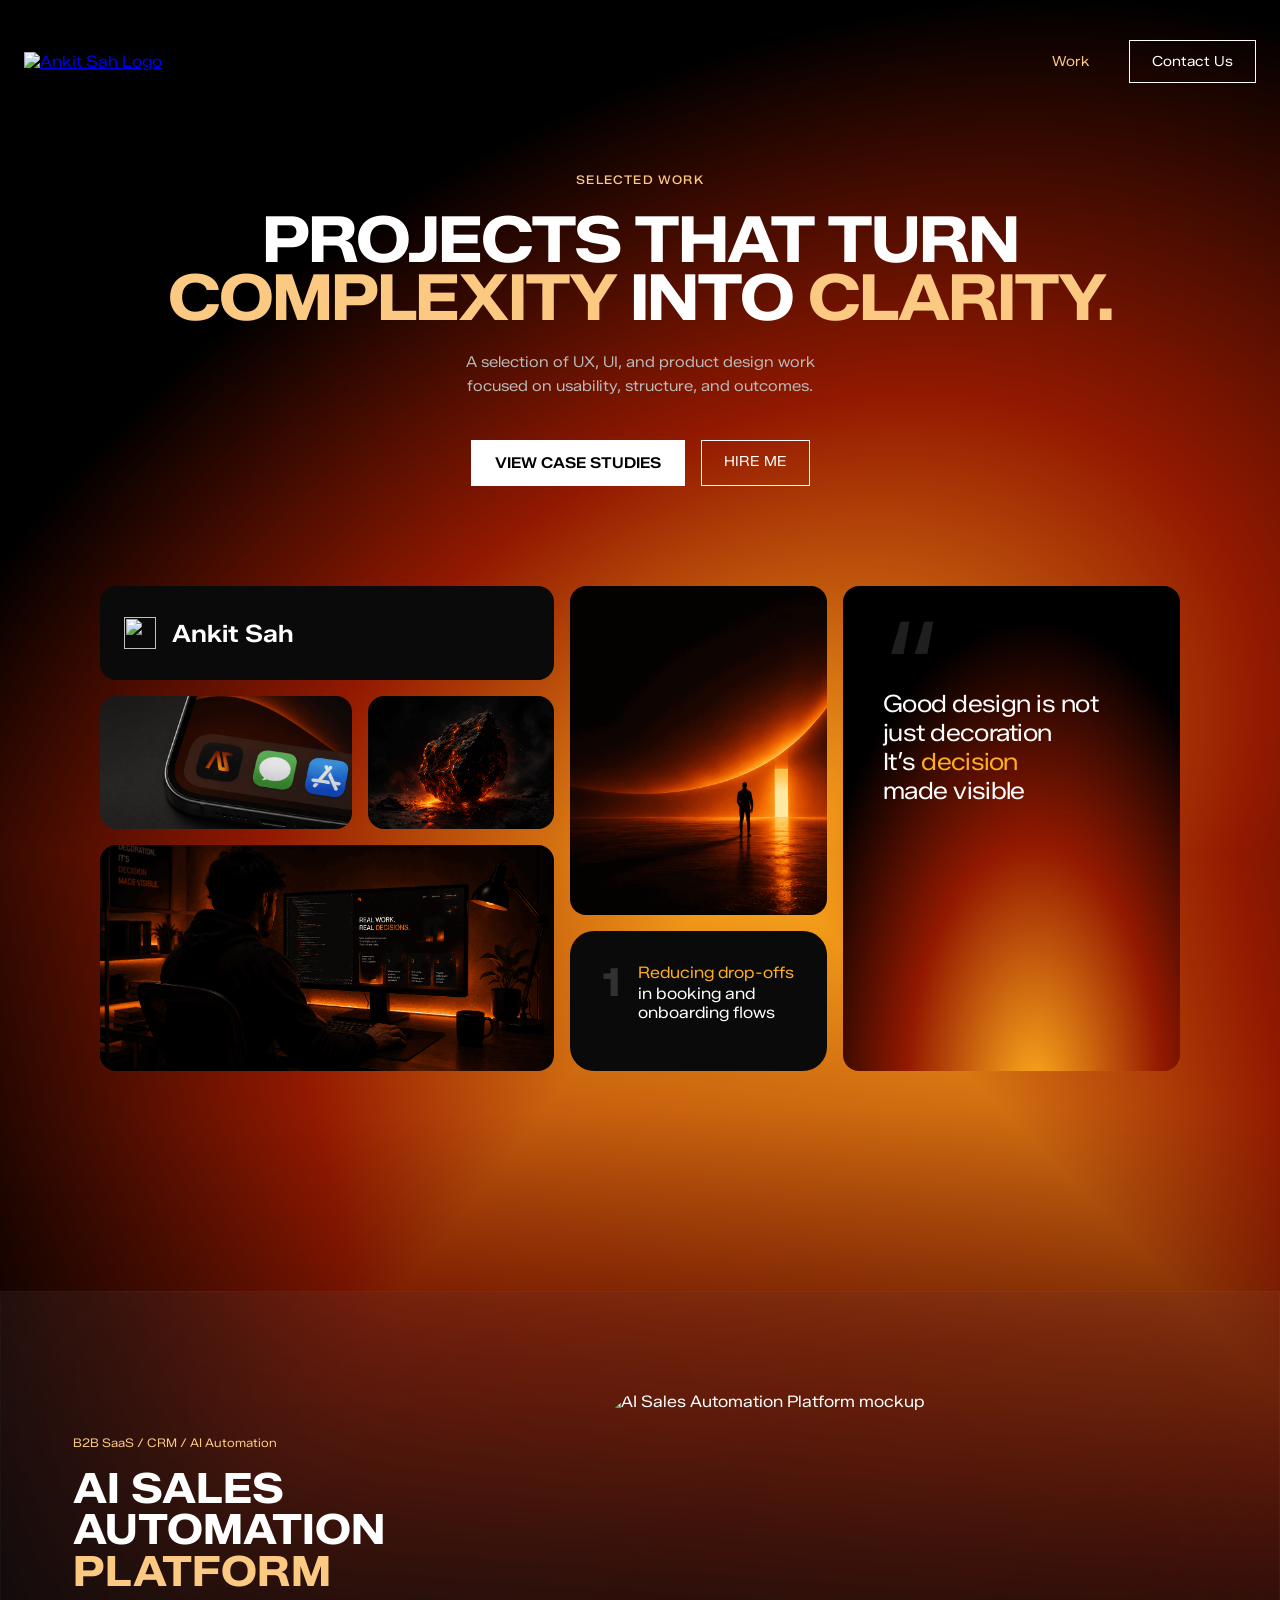
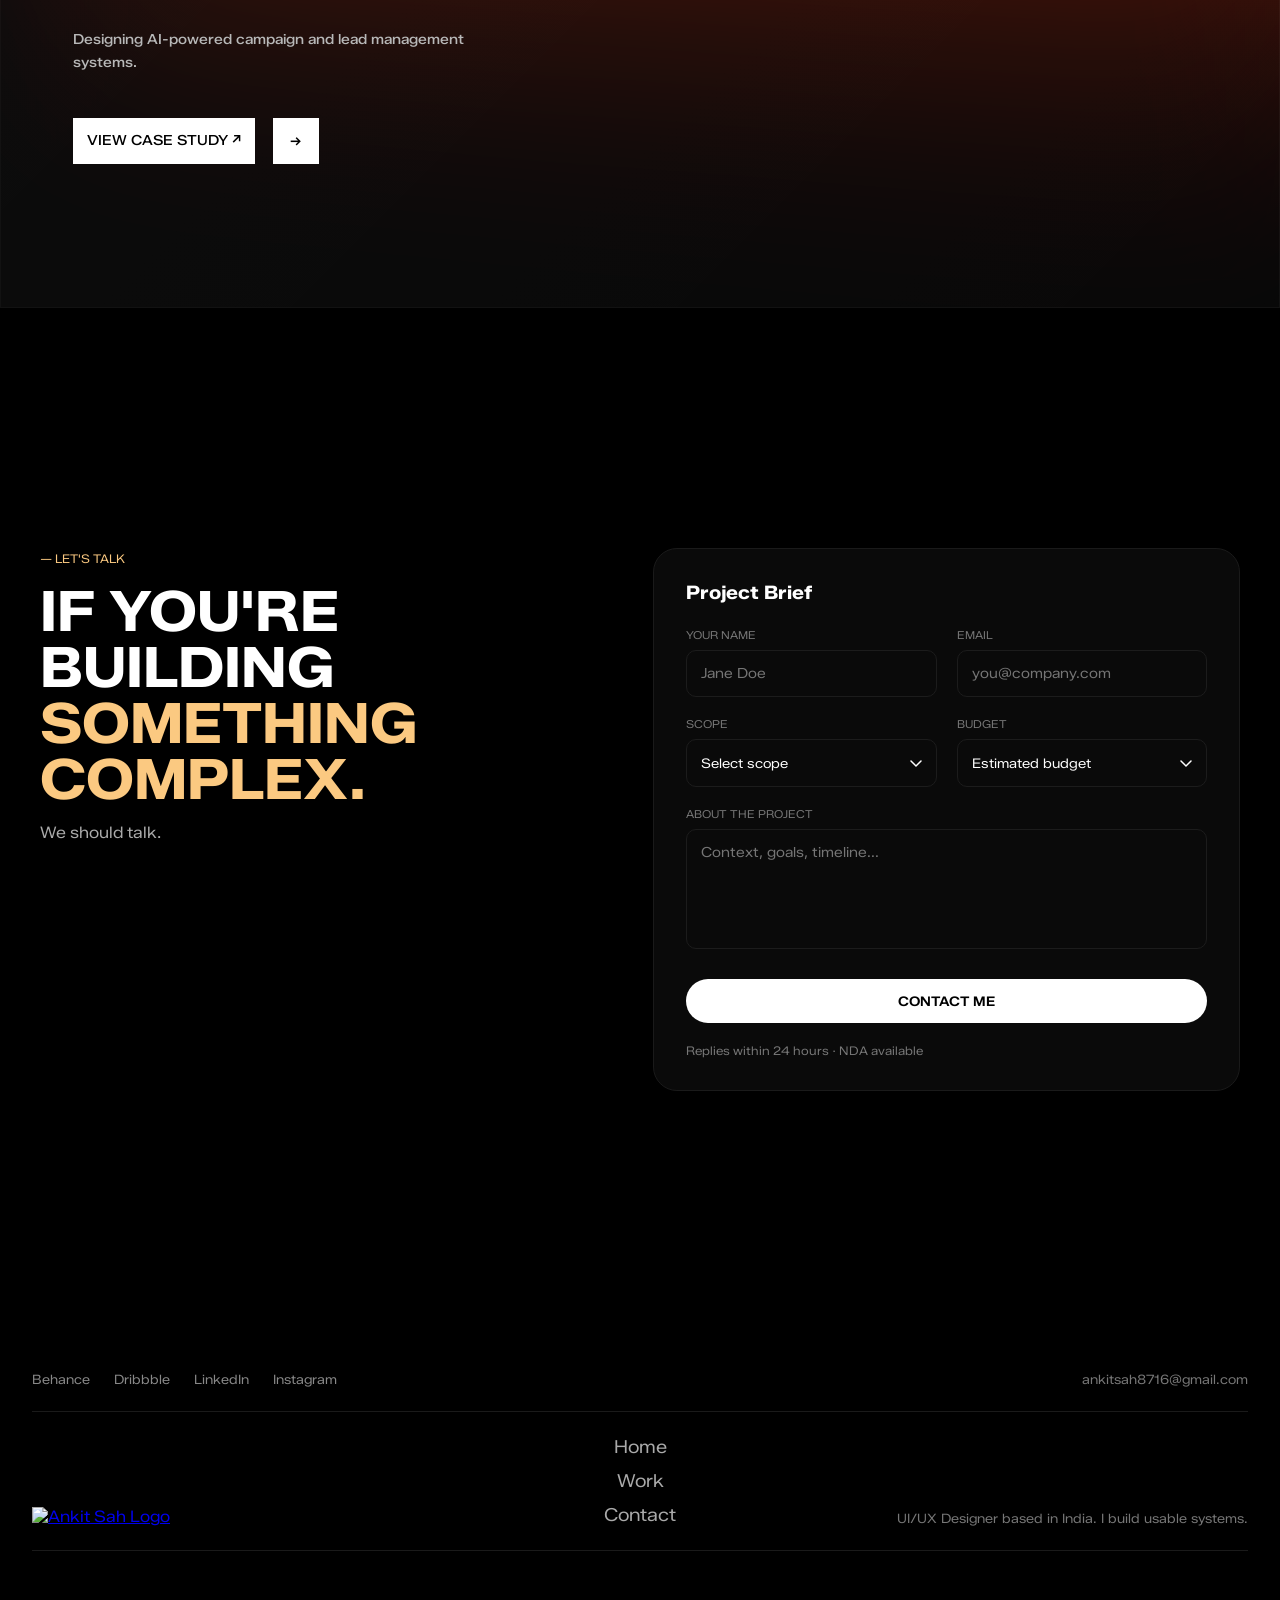
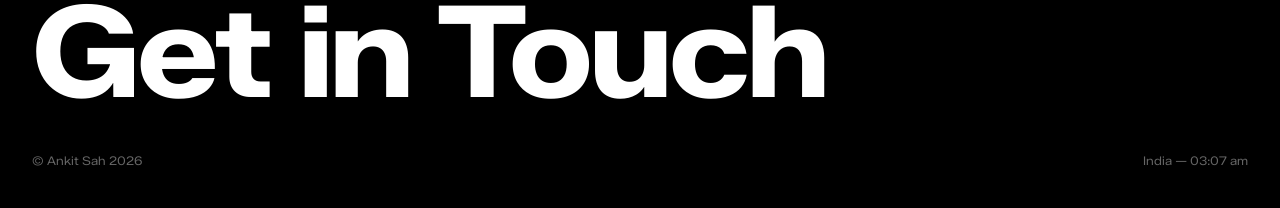
==== work.html @ db137b82 "Add files via upload" ====
<!DOCTYPE html>
<html lang="en">

<head>
    <meta charset="UTF-8">
    <meta name="viewport" content="width=device-width, initial-scale=1.0, viewport-fit=cover">
    <meta name="theme-color" content="#000000">
    <title>Work — Ankit Sah</title>

    <link rel="preconnect" href="https://fonts.googleapis.com">
    <link rel="preconnect" href="https://fonts.gstatic.com" crossorigin>

    <link
        href="https://fonts.googleapis.com/css2?family=Syne:wght@400;500;600;700;800&family=Zalando+Sans+SemiExpanded:wght@300;400;500;600;700&display=swap"
        rel="stylesheet">
        
    <link rel="stylesheet" href="style.css">
    <link rel="stylesheet" href="work.css">
</head>

<body>

    <div class="page-bg work-page-bg">

        <!-- =========================================================
             HERO
        ========================================================= -->
        <section class="work-hero">

            <header class="navbar-container">
                <a href="index.html" class="logo">
                    <img src="assets/logo.svg" alt="Ankit Sah Logo" width="50" height="50">
                </a>

                <div class="nav-right">
                    <nav class="nav-links">
                        <a href="work.html" class="nav-active">Work</a>
                        <!-- <a href="#">About Me</a> -->
                    </nav>
                    <button class="btn-outline contact-scroll-btn">
                        Contact Us
                    </button>
                </div>
            </header>

            <div class="work-hero-content">
                <div class="work-hero-tag">SELECTED WORK</div>

                <h1 class="work-hero-title">
                    PROJECTS THAT TURN<br>
                    <span class="highlight">COMPLEXITY</span> INTO <span class="highlight">CLARITY.</span>
                </h1>

                <p class="work-hero-subtitle">
                    A selection of UX, UI, and product design work<br>
                    focused on usability, structure, and outcomes.
                </p>

                <div class="work-hero-buttons">
                    <button class="btn-work-outline">VIEW CASE STUDIES</button>
                    <a href="assets/resume.pdf" download="Ankit-Sah-Resume.pdf" class="btn-work-ghost">
                        HIRE ME
                    </a>
                </div>
            </div>


            <section class="hero-bento-section">

                <div class="hero-bento-wrapper">

                    <!-- =========================================================
             LEFT COLUMN
        ========================================================= -->

                    <div class="bento-left-column">

                        <!-- PROFILE -->
                        <div class="bento-profile-card">

                            <img src="assets/logo.svg" alt="" class="bento-logo">

                            <span>Ankit Sah</span>

                        </div>

                        <!-- TOP SMALL GRID -->
                        <div class="bento-top-grid">

                            <div class="bento-card">
                                <img src="assets/bento-1.png" alt="">
                            </div>

                            <div class="bento-card">
                                <img src="assets/bento-2.png" alt="">
                            </div>

                        </div>

                        <!-- LARGE IMAGE -->
                        <div class="bento-card bento-large-image">

                            <img src="assets/bento-3.png" alt="">

                        </div>

                    </div>


                    <!-- =========================================================
             CENTER COLUMN
        ========================================================= -->

                    <div class="bento-center-column">

                        <!-- MAIN VISUAL -->
                        <div class="bento-card bento-main-visual">

                            <img src="assets/bento-4.png" alt="">

                        </div>

                        <!-- STATS -->
                        <div class="bento-stats-card">

                            <div class="stats-number">
                                1
                            </div>

                            <div class="stats-content">

                                <span>
                                    Reducing drop-offs
                                </span>

                                <p>
                                    in booking and onboarding flows
                                </p>

                            </div>

                        </div>

                    </div>


                    <!-- =========================================================
             RIGHT QUOTE CARD
        ========================================================= -->

                    <div class="bento-quote-card">

                        <div class="quote-icon">
                            “
                        </div>

                        <h3>
                            Good design is not just decoration<br>
                            It’s <span>decision</span><br>
                            made visible
                        </h3>

                    </div>

                </div>

            </section>

        </section>


        <!-- =========================================================
             PROJECT SLIDER
        ========================================================= -->
        <section class="projects-section">

            <div class="projects-slider-wrap">

                <div class="projects-track">

                    <!-- PROJECT 1 -->
                    <article class="project-slide active-project">
                        <div class="projects-inner">

                            <div class="project-info">
                                <div class="project-tag">B2B SaaS / CRM / AI Automation</div>

                                <h2 class="project-title">
                                    AI SALES <br>
                                    AUTOMATION <br>
                                    <span class="highlight">PLATFORM</span>
                                </h2>

                                <p class="project-desc">
                                    Designing AI-powered campaign
                                    and lead management systems.
                                </p>

                                <div class="project-actions">
                                    <button class="case-study-btn">VIEW CASE STUDY ↗</button>
                                    <button class="project-next-btn">→</button>
                                </div>
                            </div>

                            <div class="project-mockup-wrap">
                                <div class="project-mockup-card">
                                    <img src="assets/work-7.png" class="mockup-image"
                                        alt="AI Sales Automation Platform mockup">
                                </div>
                            </div>

                        </div>
                    </article>

                    <!-- PROJECT 2 -->
                    <article class="project-slide">
                        <div class="projects-inner">

                            <div class="project-info">
                                <div class="project-tag">Fintech / Dashboard</div>

                                <h2 class="project-title">
                                    Build, <br>
                                    teach, and code <br>
                                    <span class="highlight">together</span>
                                </h2>

                                <p class="project-desc">
                                    Collaborative coding sessions designed for real-time learning, feedback, and
                                    teamwork.
                                </p>

                                <div class="project-actions">
                                    <button class="case-study-btn">VIEW CASE STUDY ↗</button>
                                    <button class="project-next-btn">→</button>
                                </div>
                            </div>

                            <div class="project-mockup-wrap">
                                <div class="project-mockup-card">
                                    <img src="assets/work-5.png" class="mockup-image" alt="Smart Finance System mockup">
                                </div>
                            </div>

                        </div>
                    </article>

                    <!-- PROJECT 3 -->
                    <article class="project-slide">
                        <div class="projects-inner">

                            <div class="project-info">
                                <div class="project-tag">Healthcare / UX System</div>

                                <h2 class="project-title">
                                    BUILT FOR <br>
                                    Everyday <br>
                                    <span class="highlight">SERVICES.</span>
                                </h2>

                                <p class="project-desc">
                                    Connecting users with trusted local service providers faster.
                                </p>

                                <div class="project-actions">
                                    <button class="case-study-btn">VIEW CASE STUDY ↗</button>
                                    <button class="project-next-btn">→</button>
                                </div>
                            </div>

                            <div class="project-mockup-wrap">
                                <div class="project-mockup-card">
                                    <img src="assets/work-6.png" class="mockup-image"
                                        alt="Digital Healthcare Portal mockup">
                                </div>
                            </div>

                        </div>
                    </article>

                </div><!-- /.projects-track -->
            </div><!-- /.projects-slider-wrap -->

        </section>


        <!-- =========================================================
             CONTACT
        ========================================================= -->
        <section class="contact" id="contact">
            <div class="contact-wrap">

                <!-- LEFT -->
                <div class="contact-left">
                    <span class="contact-tag">— LET'S TALK</span>
                    <h2>
                        IF YOU'RE <br>
                        BUILDING <br>
                        <span class="highlight">SOMETHING COMPLEX.</span>
                    </h2>
                    <p>We should talk.</p>
                </div>

                <!-- RIGHT -->
                <div class="contact-card">
                    <h3>Project Brief</h3>

                    <form id="contact-form" action="https://formspree.io/f/xpqbrwgg" method="POST" class="contact-form">

                        <div class="form-row">
                            <div class="form-group">
                                <label class="label-head" for="field-name">Your Name</label>
                                <input type="text" id="field-name" name="name" placeholder="Jane Doe" required>
                            </div>
                            <div class="form-group">
                                <label class="label-head" for="field-email">Email</label>
                                <input type="email" id="field-email" name="email" placeholder="you@company.com"
                                    required>
                            </div>
                        </div>

                        <div class="form-row">
                            <div class="form-group">
                                <label class="label-head">Scope</label>
                                <div class="dropdown" data-name="scope">
                                    <button type="button" class="dropdown-trigger" aria-haspopup="listbox"
                                        aria-expanded="false">
                                        <span class="dropdown-value">Select scope</span>
                                        <span class="dropdown-icon" aria-hidden="true">
                                            <svg width="12" height="8" viewBox="0 0 12 8" fill="none">
                                                <path d="M1 1L6 6L11 1" stroke="white" stroke-width="1.5"
                                                    stroke-linecap="round" />
                                            </svg>
                                        </span>
                                    </button>
                                    <div class="dropdown-menu" role="listbox">
                                        <div class="dropdown-item" role="option">Product Design</div>
                                        <div class="dropdown-item" role="option">Website</div>
                                        <div class="dropdown-item" role="option">UI/UX Audit</div>
                                    </div>
                                </div>
                                <input type="hidden" name="scope">
                            </div>

                            <div class="form-group">
                                <label class="label-head">Budget</label>
                                <div class="dropdown" data-name="budget">
                                    <button type="button" class="dropdown-trigger" aria-haspopup="listbox"
                                        aria-expanded="false">
                                        <span class="dropdown-value">Estimated budget</span>
                                        <span class="dropdown-icon" aria-hidden="true">
                                            <svg width="12" height="8" viewBox="0 0 12 8" fill="none">
                                                <path d="M1 1L6 6L11 1" stroke="white" stroke-width="1.5"
                                                    stroke-linecap="round" />
                                            </svg>
                                        </span>
                                    </button>
                                    <div class="dropdown-menu" role="listbox">
                                        <div class="dropdown-item" role="option">Under $1k</div>
                                        <div class="dropdown-item" role="option">$1k–$5k</div>
                                        <div class="dropdown-item" role="option">$5k–$10k</div>
                                        <div class="dropdown-item" role="option">$10k+</div>
                                    </div>
                                </div>
                                <input type="hidden" name="budget">
                            </div>
                        </div>

                        <div class="form-group">
                            <label class="label-head" for="field-message">About the project</label>
                            <textarea id="field-message" name="message"
                                placeholder="Context, goals, timeline..."></textarea>
                        </div>

                        <button type="submit" class="contact-btn">CONTACT ME</button>

                        <p class="contact-note">Replies within 24 hours · NDA available</p>

                    </form>

                    <!-- Success message is OUTSIDE the form, starts hidden -->
                    <p id="form-success" class="form-success-message" aria-live="polite">
                        ✓ Message sent! I'll reply within 24 hours.
                    </p>

                </div><!-- /.contact-card -->

            </div><!-- /.contact-wrap -->
        </section>


        <!-- =========================================================
             FOOTER
        ========================================================= -->
        <footer class="footer">

            <div class="footer-top">
                <div class="footer-links">

                    <a href="https://www.behance.net/ankitsah9" target="_blank" rel="noopener noreferrer">
                        Behance
                    </a>

                    <a href="https://dribbble.com/Ankitsah_87/" target="_blank" rel="noopener noreferrer">
                        Dribbble
                    </a>

                    <a href="https://www.linkedin.com/in/ankit-sah/" target="_blank" rel="noopener noreferrer">
                        LinkedIn
                    </a>

                    <a href="https://www.instagram.com/ankitsah_87/" target="_blank" rel="noopener noreferrer">
                        Instagram
                    </a>

                </div>
                <div class="footer-email">ankitsah8716@gmail.com</div>
            </div>

            <div class="footer-divider"></div>

            <div class="footer-middle">
                <div class="footer-brand">
                    <a href="index.html">
                        <img src="assets/logo.svg" alt="Ankit Sah Logo" class="footer-logo" loading="lazy">
                    </a>
                </div>

                <div class="footer-nav">
                    <a href="index.html">Home</a>
                    <a href="work.html">Work</a>
                    <!-- <a href="about.html">About</a> -->
                    <a href="#contact">Contact</a>
                </div>

                <div class="footer-info">
                    UI/UX Designer based in India. I build usable systems.
                </div>
            </div>

            <div class="footer-divider"></div>

            <div class="footer-hero">
                <h2>Get in Touch</h2>
            </div>

            <div class="footer-bottom">
                <span>© Ankit Sah 2026</span>
                <span id="footer-time">India — --:--</span>
            </div>

        </footer>

    </div><!-- /.page-bg -->

    <script src="https://cdnjs.cloudflare.com/ajax/libs/gsap/3.12.5/gsap.min.js" defer></script>
    <script src="https://cdnjs.cloudflare.com/ajax/libs/gsap/3.12.5/ScrollTrigger.min.js" defer></script>
    <script src="script.js" defer></script>
    <script src="work.js" defer></script>

</body>

</html>
---- style.css ----
/* =========================================================
   FONT — block display to eliminate FOUT
========================================================= */

@font-face {
    font-family: 'Syne';
    font-style: normal;
    font-weight: 400 800;
    font-display: block;
    src: url(https://fonts.gstatic.com/s/syne/v22/8vIS7w4qzmVxsWxjBZRjr0FKM_04uQ.woff2) format('woff2');
    unicode-range: U+0000-00FF, U+0131, U+0152-0153, U+02BB-02BC, U+02C6,
        U+02DA, U+02DC, U+0304, U+0308, U+0329, U+2000-206F,
        U+20AC, U+2122, U+2191, U+2193, U+2212, U+2215, U+FEFF, U+FFFD;
}

/* =========================================================
   MOBILE SCROLL / PAGINATION
========================================================= */

.mobile-scroll-wrap {
    position: relative;
}

.mobile-pagination {
    display: none;
}

/* =========================================================
   MARQUEE
========================================================= */

.marquee-track {
    display: flex;
    width: max-content;
    animation: marqueeScroll 18s linear infinite;
    will-change: transform;
}

@keyframes marqueeScroll {
    from {
        transform: translateX(0);
    }

    to {
        transform: translateX(-50%);
    }
}

.marquee-track:hover {
    animation-play-state: paused;
}

/* =========================================================
   RESET + GLOBAL
========================================================= */

*,
*::before,
*::after {
    margin: 0;
    padding: 0;
    box-sizing: border-box;
    min-width: 0;
}

* {
    caret-color: transparent;
}

input,
textarea {
    caret-color: white;
}

html {
    overflow-x: hidden;
    scroll-behavior: smooth;
}

body {
    font-family: 'Syne', 'Zalando Sans SemiExpanded', sans-serif;
    background: #000;
    color: #fff;
    overflow-x: hidden;
    -webkit-text-size-adjust: 100%;
}

.page-bg {
    width: 100%;
    background: url("assets/bg-gradient2.svg") no-repeat top center;
    background-size: 100% auto;
    background-color: #000;
}

.container {
    width: 100%;
    margin: 0 auto;
}

.highlight {
    color: #FBC981;
}

section {
    position: relative;
    overflow: hidden;
}

.hero-text,
.cred-card,
.cred-card-special,
.solve-card,
.think-card {
    will-change: transform;
    transform: translateZ(0);
}


.think-image {
    will-change: auto;
}

@media (prefers-reduced-motion: reduce) {
    .marquee-track {
        animation: none;
    }

    * {
        transition-duration: 0.01ms !important;
    }
}

/* =========================================================
   BUTTONS
========================================================= */

.btn-primary,
.btn-secondary,
.btn-outline,
.contact-btn {
    cursor: pointer;
    transition: background 0.3s ease, color 0.3s ease, border-color 0.3s ease;
    font-family: inherit;
}

.btn-primary {
    text-decoration: none;
    background: #fff;
    color: #000;
    border: none;
    padding: 14px 24px;
    font-size: 15px;
    font-weight: 600;
}

.btn-primary:hover {
    background: #FBC981;
}

.btn-outline {
    background: transparent;
    border: 1px solid #fff;
    color: #fff;
    padding: 12px 22px;
    font-size: 14px;
}

.btn-outline:hover {
    border-color: #FBC981;
    color: #FBC981;
}

/* =========================================================
   HERO
========================================================= */

.hero {
    min-height: 100vh;
    min-height: calc(100vh + env(safe-area-inset-top, 0px));
    display: flex;
    flex-direction: column;
    justify-content: space-between;
    padding: 40px 0 160px;
}

.navbar-container {
    display: flex;
    justify-content: space-between;
    align-items: center;
    padding: 0 40px;
}

.logo img {
    width: 50px;
}

.nav-right {
    display: flex;
    align-items: center;
    gap: 40px;
}

.nav-links {
    display: flex;
    gap: 24px;
}

.nav-links a {
    color: #fff;
    text-decoration: none;
    font-size: 14px;
}

.hero-content-container {
    padding: 0 40px;
    margin: 100px 0 120px;
}

.hero-text h1 {
    font-size: clamp(42px, 5vw, 64px);
    line-height: 0.98;
    font-weight: 700;
    text-transform: uppercase;
    letter-spacing: -2px;
}

.hero-text p {
    margin-top: 18px;
    max-width: 420px;
    color: #b8b8b8;
    font-size: 14px;
    line-height: 1.6;
}

.hero-buttons {
    margin-top: 32px;
    display: flex;
    gap: 16px;
}

.hero-bottom-container {
    display: flex;
    justify-content: space-between;
    align-items: flex-end;
    padding: 0 40px;
}

.hero-note {
    max-width: 460px;
    font-size: 13px;
    line-height: 1.6;
    color: #b5b5b5;
}

.scroll {
    display: flex;
    align-items: center;
    gap: 10px;
}

.scroll span {
    font-size: 13px;
}

.scroll-icon {
    width: 18px;
    height: 18px;
}

/* =========================================================
   CRED
========================================================= */

.cred {
    padding: 160px 40px 140px;
    backdrop-filter: blur(40px);
    -webkit-backdrop-filter: blur(40px);
    background: rgba(255, 255, 255, 0.03);
}

.cred-wrap {
    display: flex;
    gap: 120px;
}

.cred-left h2 {
    font-size: 42px;
    line-height: 0.98;
    text-transform: uppercase;
    letter-spacing: -2px;
}

.no-wrap {
    white-space: nowrap;
}

.cred-cards {
    flex: 2;
    display: grid;
    grid-template-columns: 1.4fr 1fr 1fr 1fr;
    gap: 20px;
    width: 100%;
}

.cred-card {
    position: relative;
    background: #0a0a0a;
    border-radius: 18px;
    overflow: hidden;
    transform: translateZ(0);
}

.cred-card-special {
    position: relative;
    background: #0a0a0a;
    border-radius: 18px;
    overflow: hidden;
}

.special-card {
    height: 420px;
    padding: 28px;
}

.card-icon {
    width: 40px;
}

.card-text {
    position: absolute;
    top: 90px;
    max-width: 180px;
}

.card-text p {
    line-height: 1.5;
}

.card-number {
    position: absolute;
    font-size: 110px;
    font-weight: 700;
    color: rgba(255, 255, 255, 0.05);
}

.special-card .card-number {
    right: 20px;
    bottom: -30px;
}

.card-bottom {
    padding: 24px;
    display: flex;
    flex-direction: column;
    gap: 12px;
    justify-content: flex-end;
    height: 100%;
}

.card-bottom p {
    font-size: 14px;
    color: #c9c9c9;
    line-height: 1.5;
}

.cred-card:not(.special-card) {
    min-height: 220px;
}

.cred-card:not(.special-card) .card-number {
    top: -14px;
    right: -20px;
}

.card-blob {
    position: absolute;
    inset: auto 0 0 0;
    width: 100%;
}

/* =========================================================
   WORK
========================================================= */

.work {
    padding: 160px 40px;
}

.work-header {
    text-align: center;
    margin-bottom: 80px;
}

.work-header h2 {
    font-size: 42px;
    line-height: 1;
    letter-spacing: -2px;

}

.work-header p {
    margin-top: 16px;
    font-size: 14px;
    line-height: 1.6;
    color: #b8b8b8;
}

/* =========================================================
   HOME WORK BENTO
========================================================= */

.home-bento-section {

    width: 100%;

    margin-top: 28px;
}

/* =========================================================
   WRAPPER
========================================================= */

.home-bento-wrapper {

    width: 100%;

    display: flex;

    gap: 16px;
padding: 0 100px;
    align-items: stretch;
}

/* =========================================================
   LEFT COLUMN
========================================================= */

.home-bento-left {

    width: 454px;

    display: flex;
    flex-direction: column;

    gap: 16px;
}

/* =========================================================
   PROFILE
========================================================= */

.home-bento-profile {

    height: 94px;

    padding: 24px;

    border-radius: 16px;

    background: #0A0A0A;

    display: flex;
    align-items: center;

    gap: 16px;

    border: 1px solid #1a1a1a;
}

.home-bento-logo {

    width: 32px;
    height: 32px;

    object-fit: contain;
}

.home-bento-profile span {

    color: #fff;

    font-size: 24px;
    font-weight: 600;
}

/* =========================================================
   TOP GRID
========================================================= */

.home-bento-top-grid {

    display: flex;

    gap: 16px;

    height: 133px;
}

.home-bento-top-grid .home-bento-card:first-child {

    flex: 1;
}

.home-bento-top-grid .home-bento-card:last-child {

    width: 186px;
}

/* =========================================================
   LARGE IMAGE
========================================================= */

.home-bento-large {

    height: 226px;
}

/* =========================================================
   CENTER
========================================================= */

.home-bento-center {

    flex: 1;

    display: flex;
    flex-direction: column;

    gap: 16px;
}

/* =========================================================
   MAIN
========================================================= */

.home-bento-main {

    height: 329px;
}

/* =========================================================
   STATS
========================================================= */

.home-bento-stats {

    flex: 1;

    background: #0A0A0A;

    border-radius: 24px;

    padding: 32px;

    display: flex;

    gap: 24px;

    border: 1px solid #1a1a1a;
}

.home-stats-number {

    font-size: 40px;

    color: rgba(255, 255, 255, 0.12);

    font-weight: 700;

    line-height: 1;
}

.home-stats-content {

    display: flex;
    flex-direction: column;

    gap: 4px;
}

.home-stats-content span {

    font-size: 15px;

    color: #FFAC1D;
}

.home-stats-content p {

    color: #fff;

    line-height: 1.5;

    font-size: 15px;
}

/* =========================================================
   QUOTE
========================================================= */

.home-bento-quote {

    flex: 1;

    padding: 40px;

    border-radius: 16px;

    background:
        radial-gradient(ellipse 71.55% 98.62% at 56.70% 105.66%,
            #FFAC1D 0%,
            #931900 53%,
            #000000 100%);

    display: flex;
    flex-direction: column;

    gap: 24px;
}

/* =========================================================
   QUOTE ICON
========================================================= */

.home-quote-icon {

    font-size: 120px;

    line-height: 0.7;

    height: 40px;

    display: flex;
    align-items: flex-start;

    color: rgba(255, 255, 255, 0.12);
}

/* =========================================================
   QUOTE TEXT
========================================================= */

.home-bento-quote h3 {

    font-family: "Zalando Sans SemiExpanded", sans-serif;

    font-size: clamp(16px, 3vw, 24px);

    font-weight: 400;

    line-height: 1.2;

    letter-spacing: -0.03em;

    color: #fff;

    max-width: 90%;
}

.home-bento-quote span {

    color: #FFAC1D;
}

/* =========================================================
   BASE CARD
========================================================= */

.home-bento-card {

    overflow: hidden;

    border-radius: 16px;

    background: #0A0A0A;

    border: 1px solid #1a1a1a;
}

/* =========================================================
   IMAGES
========================================================= */

.home-bento-card img {

    width: 100%;
    height: 100%;

    object-fit: cover;

    display: block;
}

/* =========================================================
   HOVER
========================================================= */

.home-bento-card,
.home-bento-profile,
.home-bento-stats,
.home-bento-quote {

    transition:
        transform 0.45s cubic-bezier(0.22, 1, 0.36, 1),
        border-color 0.3s ease;
}

.home-bento-card:hover,
.home-bento-profile:hover,
.home-bento-stats:hover,
.home-bento-quote:hover {

    transform: translateY(-4px);

    border-color: rgba(251, 201, 129, 0.22);
}

/* =========================================================
   RESPONSIVE
========================================================= */

@media (max-width: 1200px) {

    .home-bento-wrapper {

        flex-direction: column;
    }

    .home-bento-left {

        width: 100%;
    }

}

@media (max-width: 768px) {

    .home-bento-top-grid {

        flex-direction: column;

        height: auto;
    }

    .home-bento-top-grid .home-bento-card:last-child {

        width: 100%;
    }

    .home-bento-card,
    .home-bento-main,
    .home-bento-large {

        height: 240px;
    }

    .home-bento-quote {

        min-height: 320px;
    }

}

/* =========================================================
   SOLVE
========================================================= */

.solve {
    padding: 140px 120px;
}

.solve-wrap {
    display: flex;
    justify-content: space-between;
    gap: 80px;
}

.solve-left {
    max-width: 380px;
    flex-shrink: 0;
}

.solve-tag {
    font-size: 12px;
    color: #FBC981;
    margin-bottom: 20px;
}

.solve-left h2 {
    font-size: 52px;
    line-height: 1;
}

.solve-left p {
    margin-top: 24px;
    max-width: 320px;
    color: #aaa;
    line-height: 1.6;
    font-size: 14px;
}

.solve-cards {
    flex: 1;
    display: grid;
    grid-template-columns: repeat(2, 1fr);
    gap: 24px;
}

.solve-card {
    background: #0a0a0a;
    border: 1px solid #1a1a1a;
    border-radius: 18px;
    padding: 24px;
    min-height: 170px;
    display: flex;
    flex-direction: column;
    justify-content: flex-end;
    gap: 16px;
    transform: translateZ(0);
}

.solve-card-number {
    font-size: 44px;
    color: rgba(255, 255, 255, 0.06);
    font-weight: 700;
}

.solve-card p {
    color: #c9c9c9;
    line-height: 1.5;
}

/* =========================================================
   THINK SECTION
========================================================= */

.think {
    padding: 140px 0;
}

.think-wrap {
    display: grid;
    grid-template-columns: 1fr 1.1fr;
    gap: 80px;
    align-items: center;
    padding: 0 120px;
}

/* =========================================================
   LEFT CARD
========================================================= */

.think-left {
    position: relative;
    overflow: hidden;
    border-radius: 28px;
    background: #050505;
    border: 1px solid rgba(255, 255, 255, 0.06);
}


.think-image {
    position: relative;
    flex: auto;
    width: 100%;
    height: 760px;
    background:
        radial-gradient(circle at 20% 20%,
            #FFAC1D 0%,
            #931900 55%,
            #000000 100%);
    overflow: hidden;
}

/* =========================================================
   IMAGE OVERLAY
========================================================= */

.think-image::after {
    content: "";
    position: absolute;
    inset: 0;
    background:
        linear-gradient(to bottom,
            transparent 58%,
            rgba(0, 0, 0, 0.96) 100%);
    pointer-events: none;
}

/* =========================================================
   LOCATION
========================================================= */

.location {
    position: absolute;
    top: 24px;
    left: 24px;
    z-index: 5;
    font-size: 14px;
    font-weight: 500;
    color: #fff;
}

/* =========================================================
   FOOTER BAR
========================================================= */

.think-info {
    display: flex;
    align-items: center;
    gap: 16px;
    padding: 22px 24px;
    background: rgba(0, 0, 0, 0.92);
    border-top: 1px solid rgba(255, 255, 255, 0.06);
    min-height: 92px;
    position: relative;
    z-index: 5;
}

.think-info img {
    width: 42px;
    flex-shrink: 0;
}

/* =========================================================
   FOOTER CONTENT
========================================================= */

.footer-content {
    display: flex;
    flex-direction: column;
    gap: 4px;
}

.footer-content h4 {
    font-size: 18px;
    font-weight: 600;
}

.footer-content p {
    font-size: 14px;
    color: #9a9a9a;
}

/* =========================================================
   RIGHT SIDE
========================================================= */

.section-tag {
    display: block;
    margin-bottom: 20px;
    font-size: 12px;
    color: #FBC981;
}

.think-right h2 {
    font-size: 46px;
    line-height: 1;
}

.think-desc {
    margin-top: 24px;
    max-width: 520px;
    color: #aaa;
    line-height: 1.6;
    font-size: 14px;
}

/* =========================================================
   THINK CARDS
========================================================= */

.think-cards {
    margin-top: 40px;
    display: grid;
    grid-template-columns: repeat(2, 1fr);
    gap: 20px;
    max-width: 560px;
}

.think-card {
    position: relative;
    background: #0a0a0a;
    border: 1px solid #1a1a1a;
    border-radius: 18px;
    padding: 20px;
    display: flex;
    gap: 16px;
    transform: translateZ(0);
}

.think-card .num {
    color: #FBC981;
    font-size: 22px;
    line-height: 0.8;
}

.card-content {
    display: flex;
    flex-direction: column;
    gap: 8px;
}

.card-content h4 {
    font-size: 16px;
}

.card-content p {
    color: #999;
    font-size: 13px;
    line-height: 1.5;
}

/* =========================================================
   CHECK ICON
========================================================= */

.check {
    position: absolute;
    top: 16px;
    right: 16px;
    width: 24px;
    height: 24px;
    border-radius: 50%;
    border: 1px solid #333;
    display: flex;
    align-items: center;
    justify-content: center;
    font-size: 11px;
}

/* =========================================================
   TOOLS
========================================================= */

.tools {
    margin-top: 40px;
}

.tool-list {
    margin-top: 20px;
    display: flex;
    flex-wrap: wrap;
    gap: 12px;
}

.tool-list span {
    padding: 10px 18px;
    border-radius: 999px;
    border: 1px solid #333;
    font-size: 12px;
}

/* =========================================================
   CONTACT
========================================================= */

.contact {
    padding: 140px 40px;
}

.contact-wrap {
    max-width: 1200px;
    margin: 0 auto;
    display: grid;
    grid-template-columns: 1fr 1.1fr;
    gap: 80px;
}

.contact-tag {
    font-size: 12px;
    color: #FBC981;
}

.contact-left h2 {
    margin: 16px 0;
    font-size: 56px;
    line-height: 1;
}

.contact-left p {
    color: #aaa;
}

.contact-card {
    background: #0a0a0a;
    border: 1px solid #1a1a1a;
    border-radius: 24px;
    padding: 32px;
}

.contact-card h3 {
    margin-bottom: 24px;
}

.contact-form {
    display: flex;
    flex-direction: column;
    gap: 20px;
}

.form-row {
    display: flex;
    gap: 20px;
}

.form-group {
    flex: 1;
    display: flex;
    flex-direction: column;
    gap: 8px;
}

.label-head {
    font-size: 11px;
    color: #777;
    text-transform: uppercase;
}

.form-group input,
.form-group textarea {
    width: 100%;
    padding: 14px;
    background: #0a0a0a;
    border: 1px solid #1c1c1c;
    border-radius: 10px;
    color: #fff;
    font-size: 14px;
    font-family: inherit;
    outline: none;
    transition: border-color 0.2s ease;
}

.form-group textarea {
    min-height: 120px;
    resize: none;
}

.form-group input:focus,
.form-group textarea:focus {
    border-color: #FBC981;
}

.contact-btn {
    margin-top: 10px;
    padding: 14px 24px;
    border-radius: 999px;
    background: #fff;
    color: #000;
    border: none;
    font-weight: 600;
    font-family: inherit;
    cursor: pointer;
    transition: background 0.3s ease;
}

.contact-btn:hover {
    background: #FBC981;
}

.contact-note {
    font-size: 12px;
    color: #777;
}

/*
   Success message base state.
   JS (showSuccessMessage / hideSuccessMessage) drives the
   max-height and opacity transitions.
*/

#form-success {
    display: none;
    max-height: 0;
    overflow: hidden;
    opacity: 0;
    color: #FBC981;
    font-size: 14px;
    margin-top: 0;
    padding-top: 0;
    padding-bottom: 0;
    padding-left: 16px;
    padding-right: 16px;
    border: 1px solid rgba(251, 201, 129, 0.3);
    border-radius: 10px;
    background: rgba(251, 201, 129, 0.06);
}

/* =========================================================
   DROPDOWN
========================================================= */

.dropdown {
    position: relative;
}

.dropdown-trigger {
    width: 100%;
    height: 48px;
    display: flex;
    align-items: center;
    justify-content: space-between;
    padding: 0 14px;
    border-radius: 10px;
    border: 1px solid #1c1c1c;
    background: #0a0a0a;
    color: #fff;
    font-family: inherit;
    cursor: pointer;
    transition: border-color 0.2s ease;
}

.dropdown.open .dropdown-trigger {
    border-color: #FBC981;
}

.dropdown-icon {
    transition: transform 0.3s ease;
    flex-shrink: 0;
}

.dropdown.open .dropdown-icon {
    transform: rotate(180deg);
}

.dropdown-menu {
    position: absolute;
    top: calc(100% + 6px);
    width: 100%;
    background: #0a0a0a;
    border: 1px solid #1c1c1c;
    border-radius: 10px;
    overflow: hidden;
    opacity: 0;
    transform: translateY(-6px);
    pointer-events: none;
    transition: opacity 0.2s ease, transform 0.2s ease;
    z-index: 10;
}

.dropdown.open .dropdown-menu {
    opacity: 1;
    transform: translateY(0);
    pointer-events: auto;
}

.dropdown-item {
    padding: 12px 14px;
    font-size: 13px;
    color: #ccc;
    cursor: pointer;
    transition: background 0.15s ease, color 0.15s ease;
}

.dropdown-item:hover {
    background: #1a1a1a;
    color: #fff;
}

.dropdown-item.active {
    background: #FBC981;
    color: #000;
}

/* =========================================================
   FOOTER
========================================================= */

.footer {
    padding: 220px 40px 40px;
}

.footer-top {
    display: flex;
    justify-content: space-between;
    align-items: center;
}

.footer-links {
    display: flex;
    gap: 24px;
    flex-wrap: wrap;
}

.footer-links a {
    text-decoration: none;
    color: #888;
    font-size: 13px;
    transition: color 0.2s ease;
}

.footer-links a:hover {
    color: #fff;
}

.footer-email {
    color: #777;
    font-size: 13px;
}

.footer-divider {
    height: 1px;
    background: #1a1a1a;
    margin: 24px 0;
}

.footer-middle {
    display: grid;
    grid-template-columns: 1fr auto 1fr;
    align-items: end;
}

.footer-logo {
    width: 60px;
}

.footer-nav {
    display: flex;
    flex-direction: column;
    align-items: center;
    gap: 12px;
}

.footer-nav a {
    text-decoration: none;
    color: #aaa;
    font-size: 18px;
    transition: color 0.2s ease;
}

.footer-nav a:hover {
    color: #fff;
}

.footer-info {
    text-align: right;
    color: #777;
    font-size: 13px;
}

.footer-hero {
    margin: 40px 0;
}

.footer-hero h2 {
    font-size: clamp(48px, 10vw, 220px);
    line-height: 0.95;
    letter-spacing: -4px;
    will-change: transform;
}

.footer-bottom {
    display: flex;
    justify-content: space-between;
    color: #666;
    font-size: 12px;
}

/* =========================================================
   SCROLLBAR
========================================================= */

::-webkit-scrollbar {
    width: 6px;
}

::-webkit-scrollbar-thumb {
    background: #272727;
    border-radius: 10px;
}

/* =========================================================
   LARGE DESKTOP ONLY (> 1600px)
========================================================= */

@media (min-width: 1600px) {
    .cred-wrap {
        gap: 200px;
    }

    .solve {
        padding: 140px 260px;
    }
}

/* =========================================================
   LARGE TABLET / SMALL DESKTOP  (1025px – 1280px)
========================================================= */

@media (min-width: 1025px) and (max-width: 1280px) {

    .navbar-container {
        padding: 0 32px;
    }

    .hero-content-container,
    .hero-bottom-container {
        padding: 0 32px;
    }

    .hero-text h1 {
        font-size: clamp(40px, 4vw, 56px);
    }

    .cred {
        padding: 120px 32px 100px;
    }

    .cred-wrap {
        gap: 60px;
    }

    .cred-cards {
        grid-template-columns: 1.2fr 1fr 1fr 1fr;
    }

    .special-card {
        height: 360px;
    }

    .work {
        padding: 120px 32px;
    }

    .solve {
        padding: 120px 60px;
    }

    .solve-wrap {
        gap: 60px;
    }

    .think-wrap {
        padding: 0 80px;
        gap: 60px;
    }

    .think-image {
        height: 620px;
    }

    .contact {
        padding: 120px 32px;
    }

    .footer {
        padding: 160px 32px 40px;
    }
}

/* =========================================================
   TABLET  (769px – 1024px)
========================================================= */

@media (min-width: 769px) and (max-width: 1024px) {

    .navbar-container {
        padding: 0 32px;
    }

    .hero {
        padding: 32px 0 120px;
    }

    .hero-content-container {
        padding: 0 32px;
        margin: 72px 0 80px;
    }

    .hero-bottom-container {
        padding: 0 32px;
    }

    .hero-text h1 {
        font-size: clamp(36px, 4.5vw, 48px);
        letter-spacing: -1.5px;
    }

    .cred {
        padding: 100px 32px;
        backdrop-filter: none;
        -webkit-backdrop-filter: none;
        background: rgba(255, 255, 255, 0.03);
    }

    .cred-wrap {
        flex-direction: column;
        gap: 48px;
    }

    .cred-left h2 {
        font-size: 36px;
    }

    .cred-cards {
        display: grid;
        grid-template-columns: repeat(2, 1fr);
        width: 100%;
        gap: 16px;
    }

    .special-card {
        height: 280px;
    }

    .cred-card:not(.special-card) {
        min-height: 180px;
    }

    .work {
        padding: 100px 32px;
    }

    .work-main {
        max-width: 100%;
        height: 420px;
    }

    .solve {
        padding: 100px 48px;
    }

    .solve-wrap {
        flex-direction: row;
        justify-content: space-between;
        gap: 48px;
    }

    .solve-left {
        max-width: 300px;
        flex-shrink: 0;
    }

    .solve-left h2 {
        font-size: 40px;
    }

    .solve-cards {
        grid-template-columns: repeat(2, 1fr);
        gap: 16px;
    }

    .solve-card {
        min-height: 150px;
    }

    .think {
        padding: 100px 0;
    }

    .think-wrap {
        grid-template-columns: 1fr;
        padding: 0 48px;
        gap: 56px;
        align-items: start;
    }

    .think-image {
        height: 480px;
    }

    .think-right h2 {
        font-size: 38px;
    }

    .think-cards {
        max-width: 100%;
        grid-template-columns: repeat(3, 1fr);
        gap: 16px;
    }

    .contact {
        padding: 100px 32px;
    }

    .contact-wrap {
        grid-template-columns: 1fr 1.2fr;
        gap: 48px;
        max-width: 100%;
    }

    .contact-left h2 {
        font-size: 44px;
    }

    .footer {
        padding: 140px 32px 40px;
    }

    .footer-hero h2 {
        letter-spacing: -3px;
    }
}

/* =========================================================
   MOBILE  (≤ 768px)
========================================================= */

@media (max-width: 768px) {

    /* ---- HORIZONTAL SCROLL UX ---- */

    .mobile-pagination {
        display: flex;
        align-items: center;
        justify-content: center;
        gap: 8px;
        margin-top: 18px;
    }

    .mobile-dot {
        width: 8px;
        height: 8px;
        border-radius: 999px;
        background: #333;
        transition: width 0.3s ease, background 0.3s ease;
    }

    .mobile-dot.active {
        width: 26px;
        background: #FBC981;
    }

    @media (max-width: 768px) {

        .cred-cards,
        .solve-cards,
        .think-cards {

            display: flex;
            gap: 16px;
            overflow-x: auto;
            overflow-y: hidden;
            scrollbar-width: none;
            -webkit-overflow-scrolling: touch;
            scroll-snap-type: x proximity;
            padding: 24px 20px 10px;
            margin: 0 -20px;
            width: calc(100% + 40px);
        }

        .cred-cards::-webkit-scrollbar,
        .solve-cards::-webkit-scrollbar,
        .think-cards::-webkit-scrollbar {
            display: none;
        }

    }

    .cred-card,
    .special-card,
    .solve-card,
    .think-card {

        flex: 0 0 260px;
        min-width: 260px;
        max-width: 260px;
        scroll-snap-align: 20px;
    }

    /* ---- PAGE BG ---- */
    .page-bg {
        background-size: cover;
        height: 1968px;
    }

    /* ---- NAV ---- */
    .navbar-container {
        padding: 0 20px;
    }

    .nav-links,
    .btn-outline {
        display: none;
    }

    /* ---- HERO ---- */
    .hero {
        gap: 40px;
        padding: 24px 0 100px;
    }

    .hero-content-container,
    .hero-bottom-container {
        padding: 0 20px;
    }

    .hero-content-container {
        margin: 60px 0;
    }

    .hero-text h1 {
        font-size: 32px;
        line-height: 0.95;
    }

    .hero-text p {
        max-width: 100%;
        font-size: 14px;
    }

    .hero-buttons {
        margin-top: 24px;
    }

    .hero-bottom-container {
        flex-direction: column-reverse;
        align-items: flex-start;
        gap: 24px;
    }

    /* ---- CRED ---- */
    .cred,
    .work,
    .contact {
        padding-left: 20px;
        padding-right: 20px;
    }

    .cred {
        padding-top: 100px;
        padding-bottom: 100px;
        backdrop-filter: none;
        -webkit-backdrop-filter: none;
    }

    .cred-wrap {
        flex-direction: column;
        gap: 40px;
    }

    .cred-left h2,
    .work-header h2,
    .solve-left h2,
    .think-right h2,
    .contact-left h2 {
        font-size: 24px;
        line-height: 0.95;
    }

    /* ---- WORK ---- */
    .work-main {
        height: 240px;
    }

    /* ---- SOLVE ---- */
    .solve {
        padding: 100px 20px;
    }

    .solve-wrap {
        flex-direction: column;
        gap: 48px;
    }

    /* ---- THINK ---- */
    .think {
        padding: 100px 0;
    }

    .think-wrap {
        display: flex;
        flex-direction: column;
        gap: 48px;
        padding: 0 20px;
        overflow: hidden;
    }

    .think-right {
        width: 100%;
        max-width: 100%;
        overflow: hidden;
    }

    .think-left {
        order: 2;
        width: 100%;
        max-width: 100%;
        border-radius: 28px;
        overflow: hidden;
    }

    .tools {
        order: 3;
    }

    .think-image {
        width: 100%;
        height: 440px;
    }

    .think-info {
        padding: 18px 20px;
    }

    .think-info img {
        width: 36px;
    }

    .footer-content h4 {
        font-size: 16px;
    }

    .footer-content p {
        font-size: 12px;
    }

    .think-desc {
        max-width: 100%;
    }

    .think-cards {
        display: flex;
        overflow-x: auto;
        overflow-y: hidden;
        gap: 16px;
        padding-bottom: 6px;
        scroll-snap-type: x mandatory;
        scrollbar-width: none;
        /* Removed: touch-action: pan-y */
    }

    .think-cards::-webkit-scrollbar {
        display: none;
    }

    .think-card {
        flex: 0 0 240px;
        min-width: 240px;
        scroll-snap-align: start;
    }

    .tool-list {
        gap: 10px;
    }

    /* ---- CONTACT ---- */
    .contact-wrap {
        grid-template-columns: 1fr;
        gap: 40px;
    }

    .form-row {
        flex-direction: column;
    }

    .contact-btn {
        width: 100%;
    }

    /* ---- FOOTER ---- */
    .footer {
        padding: 120px 20px 40px;
    }

    .footer-top,
    .footer-bottom {
        flex-direction: column;
        align-items: flex-start;
        gap: 16px;
    }

    .footer-middle {
        grid-template-columns: 1fr;
        gap: 40px;
    }

    .footer-nav {
        align-items: flex-start;
    }

    .footer-info {
        text-align: left;
    }

    .footer-hero h2 {
        font-size: 72px;
        letter-spacing: -2px;
    }
}
---- work.css ----
/* =========================================================
   WORK PAGE — SPECIFIC STYLES
========================================================= */

.work-page-bg {
    background-size: 100% auto;
}

/* =========================================================
   NAV ACTIVE STATE
========================================================= */

.nav-active {
    color: #FBC981 !important;
}

.work-hero {
    overflow: visible;
}

.work-hero .navbar-container {
    padding: 0 24px;
    z-index: 100;
    border-bottom: 1px solid transparent;
    transition:
        background 0.4s ease,
        backdrop-filter 0.4s ease,
        -webkit-backdrop-filter 0.4s ease,
        border-color 0.4s ease;
}

/* =========================================================
   WORK HERO
========================================================= */

.work-hero {
    min-height: 100vh;
    display: flex;
    flex-direction: column;
    justify-content: flex-start;
    padding: 40px 0 100px;
    gap: 0;
}

.work-hero-content {
    padding: 0 40px;
    margin-top: 88px;
    text-align: center;
    max-width: 1400px;
    margin-inline: auto;
}

.work-hero-tag {
    font-size: 12px;
    font-weight: 500;
    letter-spacing: 1.2px;
    color: #FBC981;
    margin-bottom: 24px;
}

.work-hero-title {
    font-size: clamp(42px, 5vw, 64px);
    font-weight: 700;
    line-height: 0.9;
    letter-spacing: -2px;
    text-transform: uppercase;
    max-width: 1400px;
    margin-inline: auto;
}

.work-hero-subtitle {
    margin-top: 24px;
    font-size: 15px;
    line-height: 1.6;
    color: #b8b8b8;
    max-width: 480px;
    margin-inline: auto;
}

.work-hero-buttons {
    margin-top: 42px;
    display: flex;
    justify-content: center;
    gap: 16px;
}

.btn-work-outline {
    background: #fff;
    color: #000;
    border: none;
    padding: 14px 24px;
    font-size: 15px;
    font-weight: 600;
    font-family: inherit;
    cursor: pointer;
    transition: background 0.3s ease, color 0.3s ease;
}

.btn-work-outline:hover {
    background: #FBC981;
}

.btn-work-ghost {
    text-decoration: none;
    background: transparent;
    border: 1px solid #fff;
    color: #fff;
    padding: 12px 22px;
    font-size: 14px;
    font-family: inherit;
    cursor: pointer;
    transition: background 0.3s ease, color 0.3s ease, border-color 0.3s ease;
}

.btn-work-ghost:hover {
    border-color: #FBC981;
    color: #FBC981;
}

/* =========================================================
   HERO BENTO SECTION
========================================================= */

.hero-bento-section {

    width: 100%;

    padding:
        100px 100px 0;
}

/* =========================================================
   WRAPPER
========================================================= */

.hero-bento-wrapper {

    width: 100%;
    max-width: 1440px;

    margin: 0 auto;

    display: flex;
    gap: 16px;

    align-items: stretch;
}

/* =========================================================
   LEFT COLUMN
========================================================= */

.bento-left-column {

    width: 454px;

    display: flex;
    flex-direction: column;

    gap: 16px;
}

/* =========================================================
   PROFILE CARD
========================================================= */

.bento-profile-card {

    height: 94px;

    padding: 24px;

    border-radius: 16px;

    background: #0A0A0A;

    display: flex;
    align-items: center;
    gap: 16px;
}

.bento-logo {

    width: 32px;
    height: 32px;

    object-fit: contain;
}

.bento-profile-card span {

    color: #ffffff;

    font-size: 24px;
    font-weight: 600;
}

/* =========================================================
   TOP SMALL GRID
========================================================= */

.bento-top-grid {

    display: flex;
    gap: 16px;

    height: 133px;
}

.bento-top-grid .bento-card:first-child {

    flex: 1;
}

.bento-top-grid .bento-card:last-child {

    width: 186px;
}

/* =========================================================
   LARGE IMAGE
========================================================= */

.bento-large-image {

    height: 226px;
}

/* =========================================================
   CENTER COLUMN
========================================================= */

.bento-center-column {

    flex: 1;

    display: flex;
    flex-direction: column;

    gap: 16px;
}

/* =========================================================
   MAIN VISUAL
========================================================= */

.bento-main-visual {

    height: 329px;
}

/* =========================================================
   STATS CARD
========================================================= */

.bento-stats-card {

    flex: 1;

    background: #0A0A0A;

    border-radius: 24px;

    padding: 32px;

    display: flex;
    gap: 24px;
}

.stats-number {

    font-size: 39px;

    color: rgba(255, 255, 255, 0.16);

    font-weight: 700;

    line-height: 1;
}

.stats-content {
    font-family: "Zalando Sans SemiExpanded", sans-serif;
    display: flex;
    flex-direction: column;
    gap: 2px;
}

.stats-content span {
    font-family: "Zalando Sans SemiExpanded", sans-serif;
    font-size: 14px;
    color: #FFAC1D;

    font-size: 16px;
}

.stats-content h3 {

    color: #ffffff;

    font-size: 16px;

    line-height: 1.4;
}

/* =========================================================
   QUOTE CARD
========================================================= */

.bento-quote-card {

    flex: 1;

    padding: 40px;

    border-radius: 16px;

    background:
        radial-gradient(ellipse 71.55% 98.62% at 56.70% 105.66%,
            #FFAC1D 0%,
            #931900 53%,
            #000000 100%);

    display: flex;
    flex-direction: column;

    gap: 24px;
}



/* =========================================================
   QUOTE ICON
========================================================= */

.quote-icon {
    font-size: 120px;
    line-height: 0.7;
    height: 40px;
    display: flex;
    align-items: flex-start;
    color: rgba(255, 255, 255, 0.12);
    /* margin-bottom: -6px; */
}

/* =========================================================
   QUOTE TEXT
========================================================= */

.bento-quote-card h3 {

    font-family: "Zalando Sans SemiExpanded", sans-serif;

    font-size: clamp(16px, 3vw, 24px);

    font-weight: 400;

    line-height: 1.2;

    letter-spacing: -0.03em;

    color: #ffffff;

    max-width: 90%;
}

.bento-quote-card span {

    color: #FFAC1D;
}

/* =========================================================
   BASE CARD
========================================================= */

.bento-card {

    overflow: hidden;

    border-radius: 16px;

    background: #0A0A0A;
}

/* =========================================================
   IMAGES
========================================================= */

.bento-card img {

    width: 100%;
    height: 100%;

    object-fit: cover;

    display: block;
}

/* =========================================================
   HOVER EFFECT
========================================================= */

.bento-card,
.bento-profile-card,
.bento-stats-card,
.bento-quote-card {

    transition:
        transform 0.45s cubic-bezier(0.22, 1, 0.36, 1),
        filter 0.45s ease;
}

.bento-card:hover,
.bento-profile-card:hover,
.bento-stats-card:hover,
.bento-quote-card:hover {

    transform: translateY(-4px);
}

/* =========================================================
   RESPONSIVE
========================================================= */

@media (max-width: 1200px) {

    .hero-bento-section {

        padding: 60px 40px 0;
    }

    .hero-bento-wrapper {

        flex-direction: column;
    }

    .bento-left-column {

        width: 100%;
    }

}

@media (max-width: 768px) {

    .hero-bento-section {

        padding: 40px 20px 0;
    }

    .bento-top-grid {

        flex-direction: column;

        height: auto;
    }

    .bento-top-grid .bento-card:last-child {

        width: 100%;
    }

    .bento-card,
    .bento-main-visual,
    .bento-large-image {

        height: 240px;
    }

    .bento-quote-card {

        min-height: 320px;
    }

}

.work-preview-card {
    width: 100%;
    max-width: 900px;
    height: auto;
    margin: 0 auto;
    border-radius: 20px;
    background: #080808;
    overflow: hidden;
    position: relative;
}

/* Subtle golden glow overlay — visual detail */
.work-preview-card::before {
    content: "";
    position: absolute;
    inset: 0;
    background: radial-gradient(ellipse at 60% 40%,
            rgba(251, 201, 129, 0.04) 0%,
            transparent 65%);
    pointer-events: none;
    z-index: 1;
}

/* The actual project preview image fills the card */
.work-preview-card img {
    width: 100%;
    height: 100%;
    object-fit: cover;
    object-position: center center;
    display: block;
}

/* =========================================================
   PROJECTS SECTION
========================================================= */

.projects-section {
    position: relative;
    width: 100%;
    padding: 120px 0;
    overflow: hidden;
}


.projects-slider-wrap {
    width: 100%;
    overflow: hidden;
    position: relative;
}

.projects-track {
    display: flex;
    width: 100%;
    transition: transform 1s cubic-bezier(0.22, 1, 0.36, 1);
    will-change: transform;
}

.project-slide {
    min-width: 100%;
    width: 100%;
    flex-shrink: 0;
}

.projects-inner {
    width: 100%;
    max-width: 1600px;
    margin: 0 auto;

    display: grid;
    grid-template-columns: minmax(320px, 460px) minmax(500px, 1fr);

    align-items: center;
    gap: 80px;

    box-sizing: border-box;

    position: relative;
    isolation: isolate;

    padding-top: 120px;
    padding-bottom: 120px;


    background: rgba(255, 255, 255, 0.02);

    backdrop-filter: blur(80px);
    -webkit-backdrop-filter: blur(20px);

    border: 1px solid rgba(255, 255, 255, 0.05);
}

.projects-inner::before {
    content: "";

    position: absolute;
    inset: 0;

    border-radius: inherit;

    background:
        linear-gradient(135deg,
            rgba(255, 255, 255, 0.03),
            rgba(255, 255, 255, 0.01));

    pointer-events: none;

    z-index: -1;
}

.project-info {
    max-width: 460px;
}

.project-tag {
    color: #FBC981;
    font-size: 12px;
    margin-bottom: 18px;
}

.project-title {
    font-size: 42px;
    line-height: 0.98;
    letter-spacing: 0;
    text-transform: uppercase;
    margin-bottom: 36px;
}

.project-title .highlight {
    color: #FBC981;
}

.project-desc {
    font-size: 14px;
    font-weight: 500;
    line-height: 1.65;
    color: #b8b8b8;
    max-width: 400px;
    margin-bottom: 44px;
}

.project-actions {
    display: flex;
    align-items: center;
    gap: 18px;
}

.case-study-btn {
    height: 46px;
    padding: 0 14px;
    border: none;
    background: #fff;
    color: #000;
    font-size: 14px;
    font-weight: 500;
    font-family: inherit;
    cursor: pointer;
    transition: all 0.35s ease;
}

.case-study-btn:hover {
    background: #FBC981;
    transform: translateY(-2px);
}

.project-next-btn {
    width: 46px;
    height: 46px;
    border: none;
    background: #fff;
    font-size: 14px;
    font-weight: 500;
    font-family: inherit;
    cursor: pointer;
    transition: all 0.35s ease;
}

.project-next-btn:hover {
    background: #FBC981;
    transform: translateX(4px);
}

/* =========================================================
   MOCKUP
========================================================= */

.project-mockup-wrap {
    width: 100%;
}

.project-mockup-card {
    width: 100%;
    aspect-ratio: 1.45 / 1;
    border-radius: 40px;
    overflow: hidden;
    background: transparent;
    position: relative;
    isolation: isolate;
    transform: translateZ(0);
    backface-visibility: hidden;
}

.mockup-image {
    width: 100%;
    height: 100%;
    object-fit: cover;
    object-position: center center;
    transform: scale(0.94);
    transition: transform 0.8s cubic-bezier(0.22, 1, 0.36, 1);
    display: block;
}

.project-slide.active-project .mockup-image {
    transform: scale(1);
}

.project-mockup-card,
.mockup-image,
.projects-track {
    will-change: transform;
    transform: translateZ(0);
    backface-visibility: hidden;
}

.contact .contact-card {
    height: auto;
    max-height: none;
    overflow: visible;
}

/* =========================================================
   FORM SUCCESS MESSAGE
========================================================= */

.form-success-message {
    display: none;
    max-height: 0;
    overflow: hidden;
    opacity: 0;
    color: #FBC981;
    font-size: 14px;
    margin-top: 0;
    padding-top: 0;
    padding-bottom: 0;
    padding-left: 16px;
    padding-right: 16px;
    border: 1px solid rgba(251, 201, 129, 0.3);
    border-radius: 10px;
    background: rgba(251, 201, 129, 0.06);
}

.form-success-message.show {
    display: block;
    animation: successFade 0.45s ease forwards;
}

@keyframes successFade {
    from {
        opacity: 0;
        transform: translateY(8px);
    }

    to {
        opacity: 1;
        transform: translateY(0);
    }
}

/* =========================================================
   RESPONSIVE — LARGE DESKTOP (≤ 1440px)
========================================================= */

@media (max-width: 1440px) {

    .projects-inner {
        padding: 100px 72px;
        gap: 72px;
    }

    .work-hero-content {
        padding: 0 56px;
    }

    .work-hero-preview {
        padding: 0 56px;
    }

}

/* =========================================================
   RESPONSIVE — DESKTOP (≤ 1200px)
========================================================= */

@media (max-width: 1200px) {

    .work-hero-title {
        font-size: 54px;
        line-height: 0.92;
    }

    .projects-inner {
        grid-template-columns: 1fr;
        gap: 72px;
        padding: 0 56px;
    }

    .project-info {
        max-width: 640px;
    }

    .project-mockup-card {
        width: 100%;
        max-width: 100%;
        aspect-ratio: 1.5 / 1;
    }

}

/* =========================================================
   RESPONSIVE — TABLET (≤ 992px)
========================================================= */

@media (max-width: 992px) {

    .work-hero {
        padding-top: 24px;
        padding-bottom: 80px;
    }

    .work-hero-content {
        padding: 0 40px;
        margin-top: 72px;
    }

    .work-hero-title {
        font-size: 46px;
        line-height: 0.95;
        letter-spacing: -1px;
    }

    .work-hero-subtitle {
        font-size: 15px;
        max-width: 520px;
    }

    .work-preview-card {
        height: 420px;
        border-radius: 28px;
    }

    .projects-section {
        padding: 90px 0;
    }

    .projects-inner {
        padding: 0 40px;
        gap: 56px;
    }

    .project-title {
        font-size: 54px;
        line-height: 0.95;
    }

    .project-desc {
        font-size: 15px;
        max-width: 520px;
    }

    .project-mockup-card {
        border-radius: 32px;
    }

}

/* =========================================================
   RESPONSIVE — MOBILE (≤ 768px)
========================================================= */

@media (max-width: 768px) {

    .work-hero {
        min-height: auto;
        padding-top: 20px;
        padding-bottom: 72px;
    }

    .work-hero-content {
        padding: 0 24px;
        margin-top: 52px;
        text-align: left;
    }

    .work-hero-tag {
        font-size: 11px;
        margin-bottom: 18px;
    }

    .work-hero-title {
        font-size: 34px;
        line-height: 0.98;
        letter-spacing: -1.4px;
        max-width: 100%;
    }

    .work-hero-subtitle {
        font-size: 14px;
        line-height: 1.55;
        max-width: 100%;
        margin-inline: 0;
    }

    .work-hero-buttons {
        justify-content: flex-start;
        flex-direction: row;
        align-items: start;
        gap: 12px;
        margin-top: 32px;
    }

    .btn-work-outline,
    .btn-work-ghost {
        width: auto;
        height: 50px;
    }

    .work-hero-preview {
        padding: 0 24px;
        margin-top: 44px;
    }

    .work-preview-card {
        height: 100%;
        border-radius: 16px;
    }

    /* ── Projects ── */

    .projects-section {
        padding: 72px 0;
    }

    .projects-inner {
        padding: 0 24px;
        gap: 40px;
    }

    .project-info {
        max-width: 100%;
    }

    .project-tag {
        font-size: 11px;
        margin-bottom: 14px;
    }

    .project-title {
        font-size: 34px;
        line-height: 0.98;
        letter-spacing: -1px;
        margin-bottom: 26px;
    }

    .project-desc {
        font-size: 14px;
        line-height: 1.6;
        margin-bottom: 32px;
        max-width: 100%;
    }

    .project-actions {
        width: 100%;
        gap: 12px;
    }

    .case-study-btn {
        flex: 1;
        height: 50px;
        font-size: 14px;
    }

    .project-next-btn {
        width: 50px;
        height: 50px;
        flex-shrink: 0;
    }

    .project-mockup-card {
        aspect-ratio: auto;
        border-radius: 24px;
    }

    .mockup-image {
        object-fit: cover;
        transform: scale(1);
    }

}

/* =========================================================
   RESPONSIVE — SMALL MOBILE (≤ 540px)
========================================================= */

@media (max-width: 540px) {

    .work-hero-title {
        font-size: 30px;
    }

    .project-title {
        font-size: 30px;
    }

    .projects-inner {
        padding: 0 20px;
    }

    .work-hero-content {
        padding: 0 20px;
    }

    .work-hero-preview {
        padding: 0 20px;
    }

}
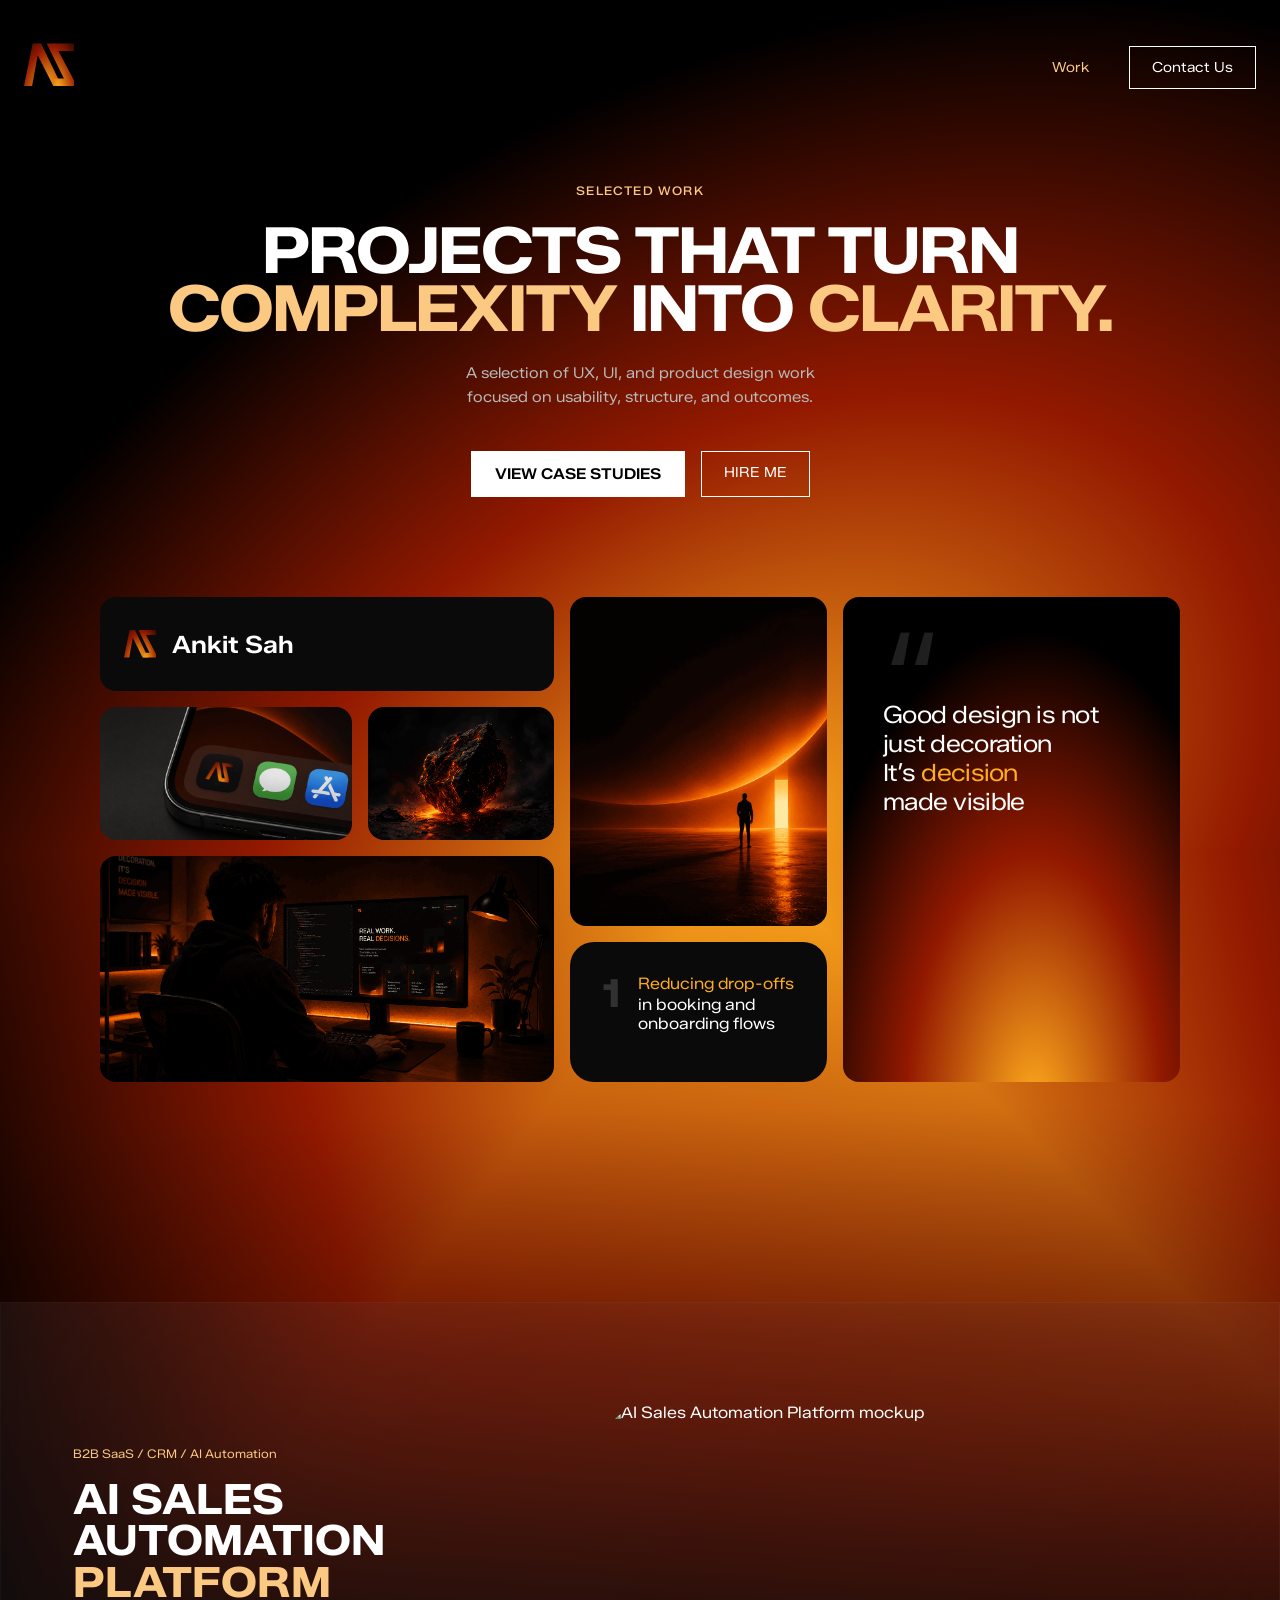
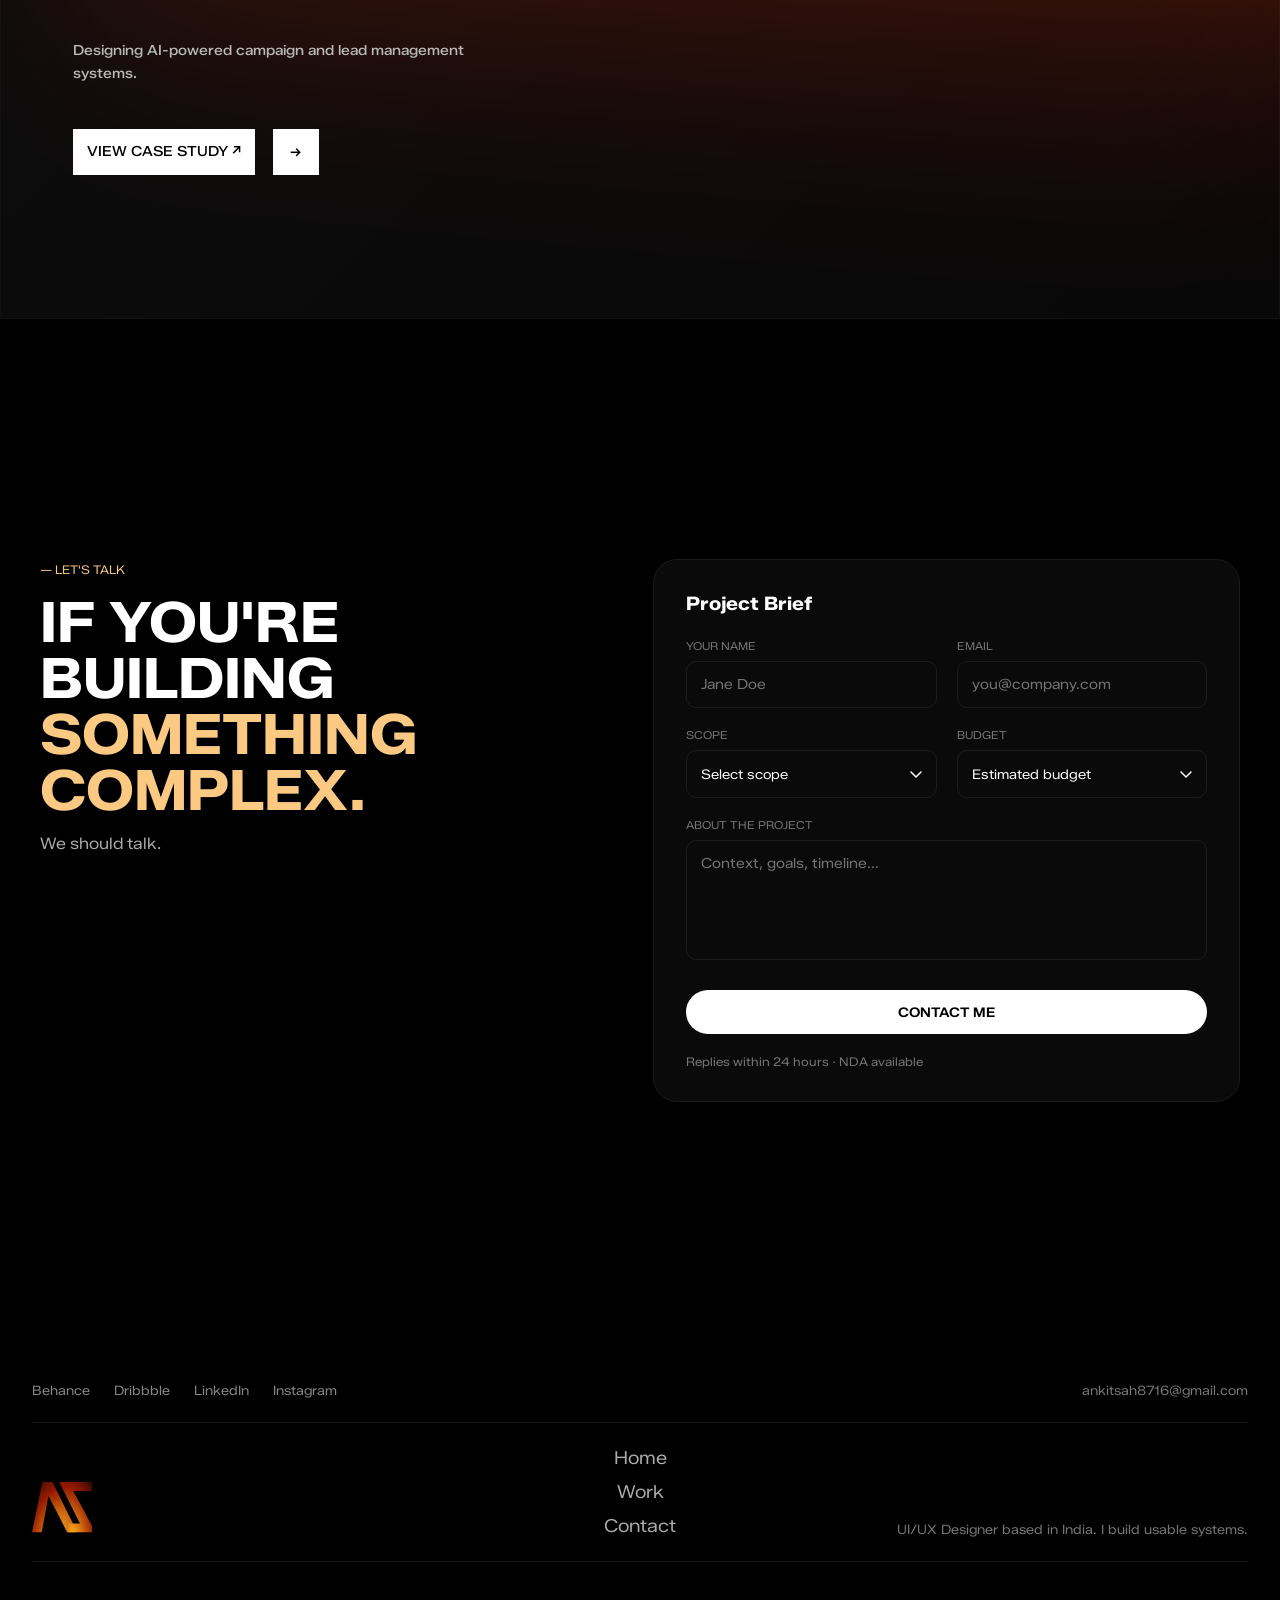
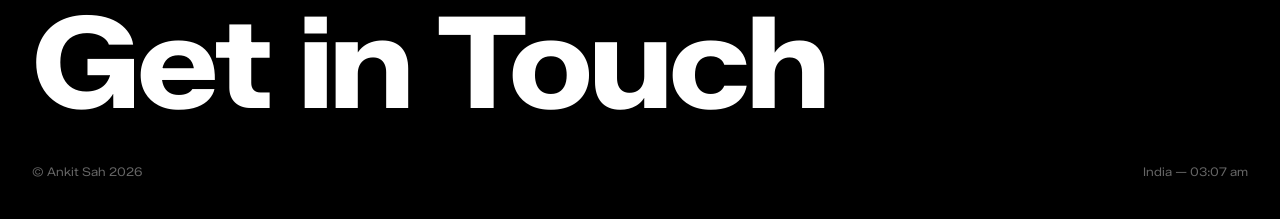
==== commit 0f74b625: "Update work.html" ====
--- a/work.html
+++ b/work.html
@@ -460,4 +460,4 @@
 
 </body>
 
-</html>+</html>
--- a/style.css
+++ b/style.css
@@ -249,7 +249,7 @@
     max-width: 460px;
     font-size: 13px;
     line-height: 1.6;
-    color: #b5b5b5;
+    color: #fff;
 }
 
 .scroll {
@@ -1877,4 +1877,4 @@
         font-size: 72px;
         letter-spacing: -2px;
     }
-}+}
--- a/work.css
+++ b/work.css
@@ -1,6 +1,3 @@
-/* =========================================================
-   WORK PAGE — SPECIFIC STYLES
-========================================================= */
 
 .work-page-bg {
     background-size: 100% auto;
@@ -997,4 +994,4 @@
         padding: 0 20px;
     }
 
-}+}
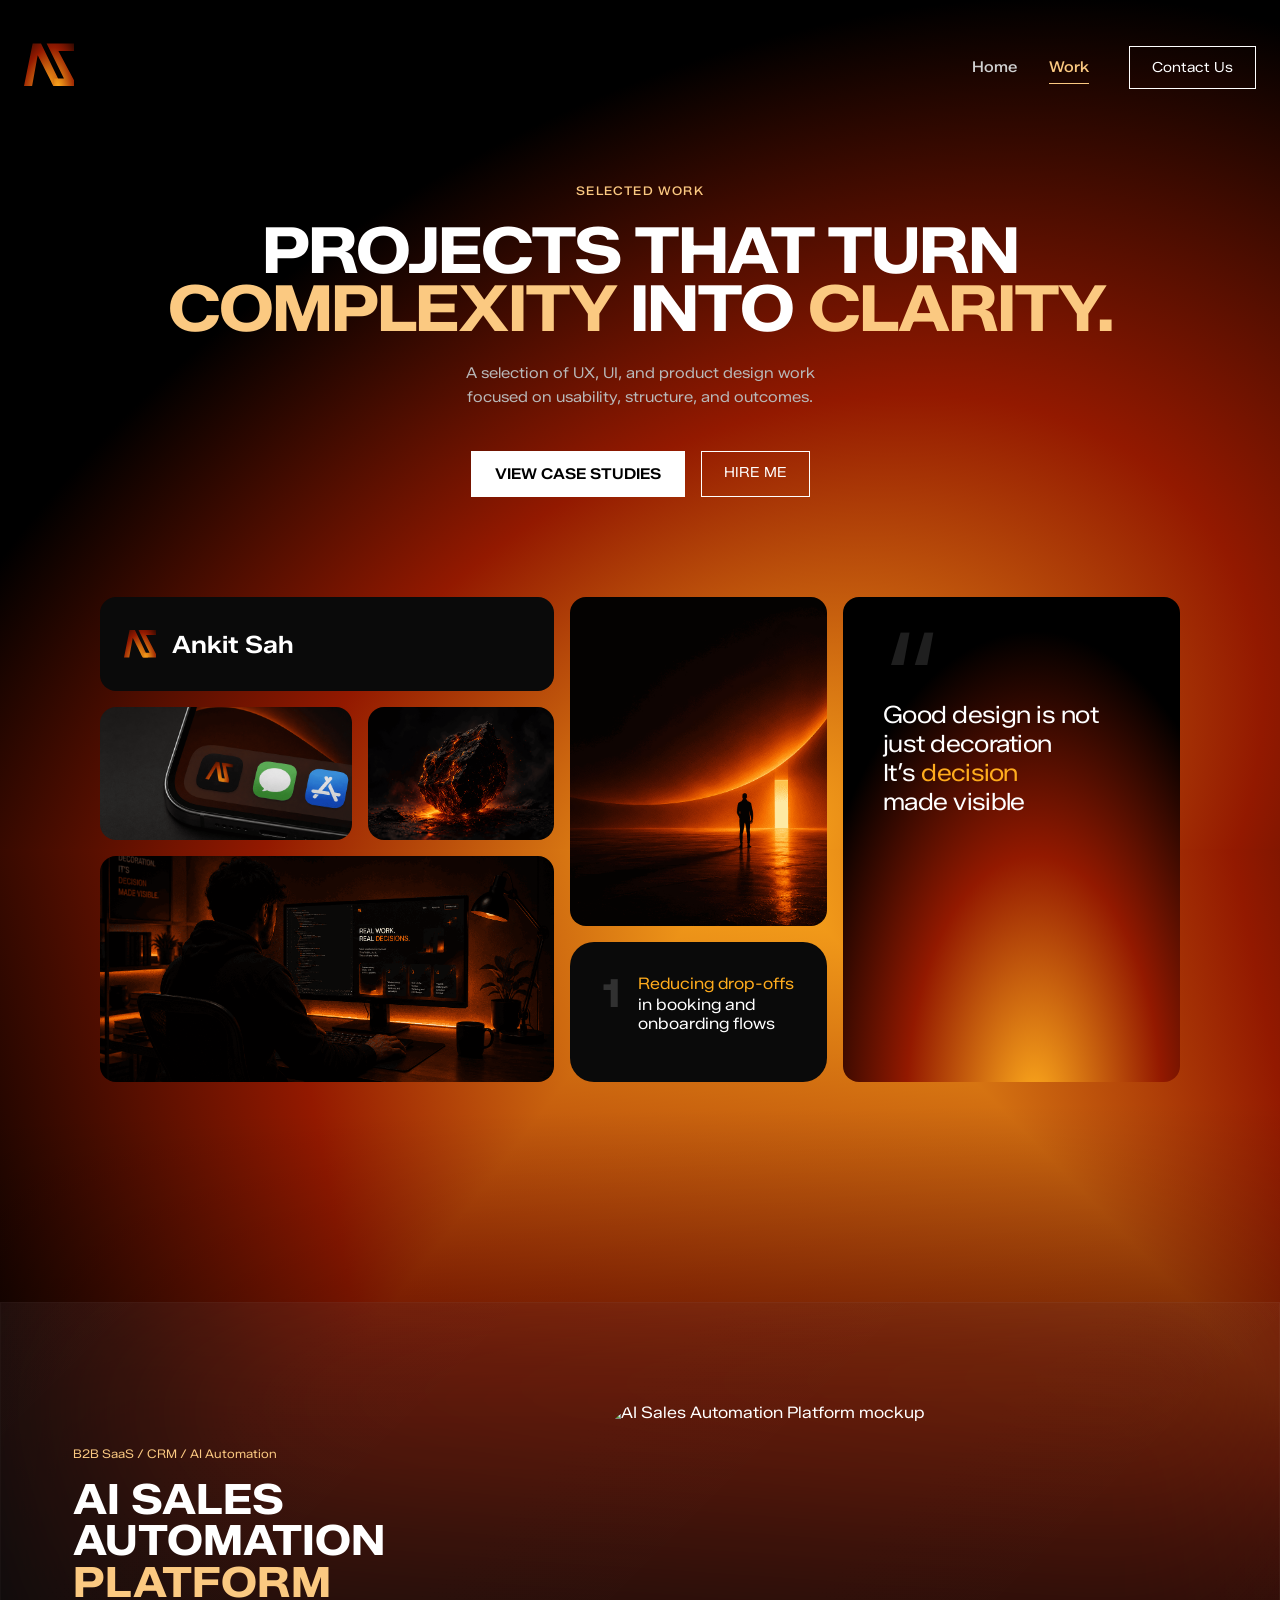
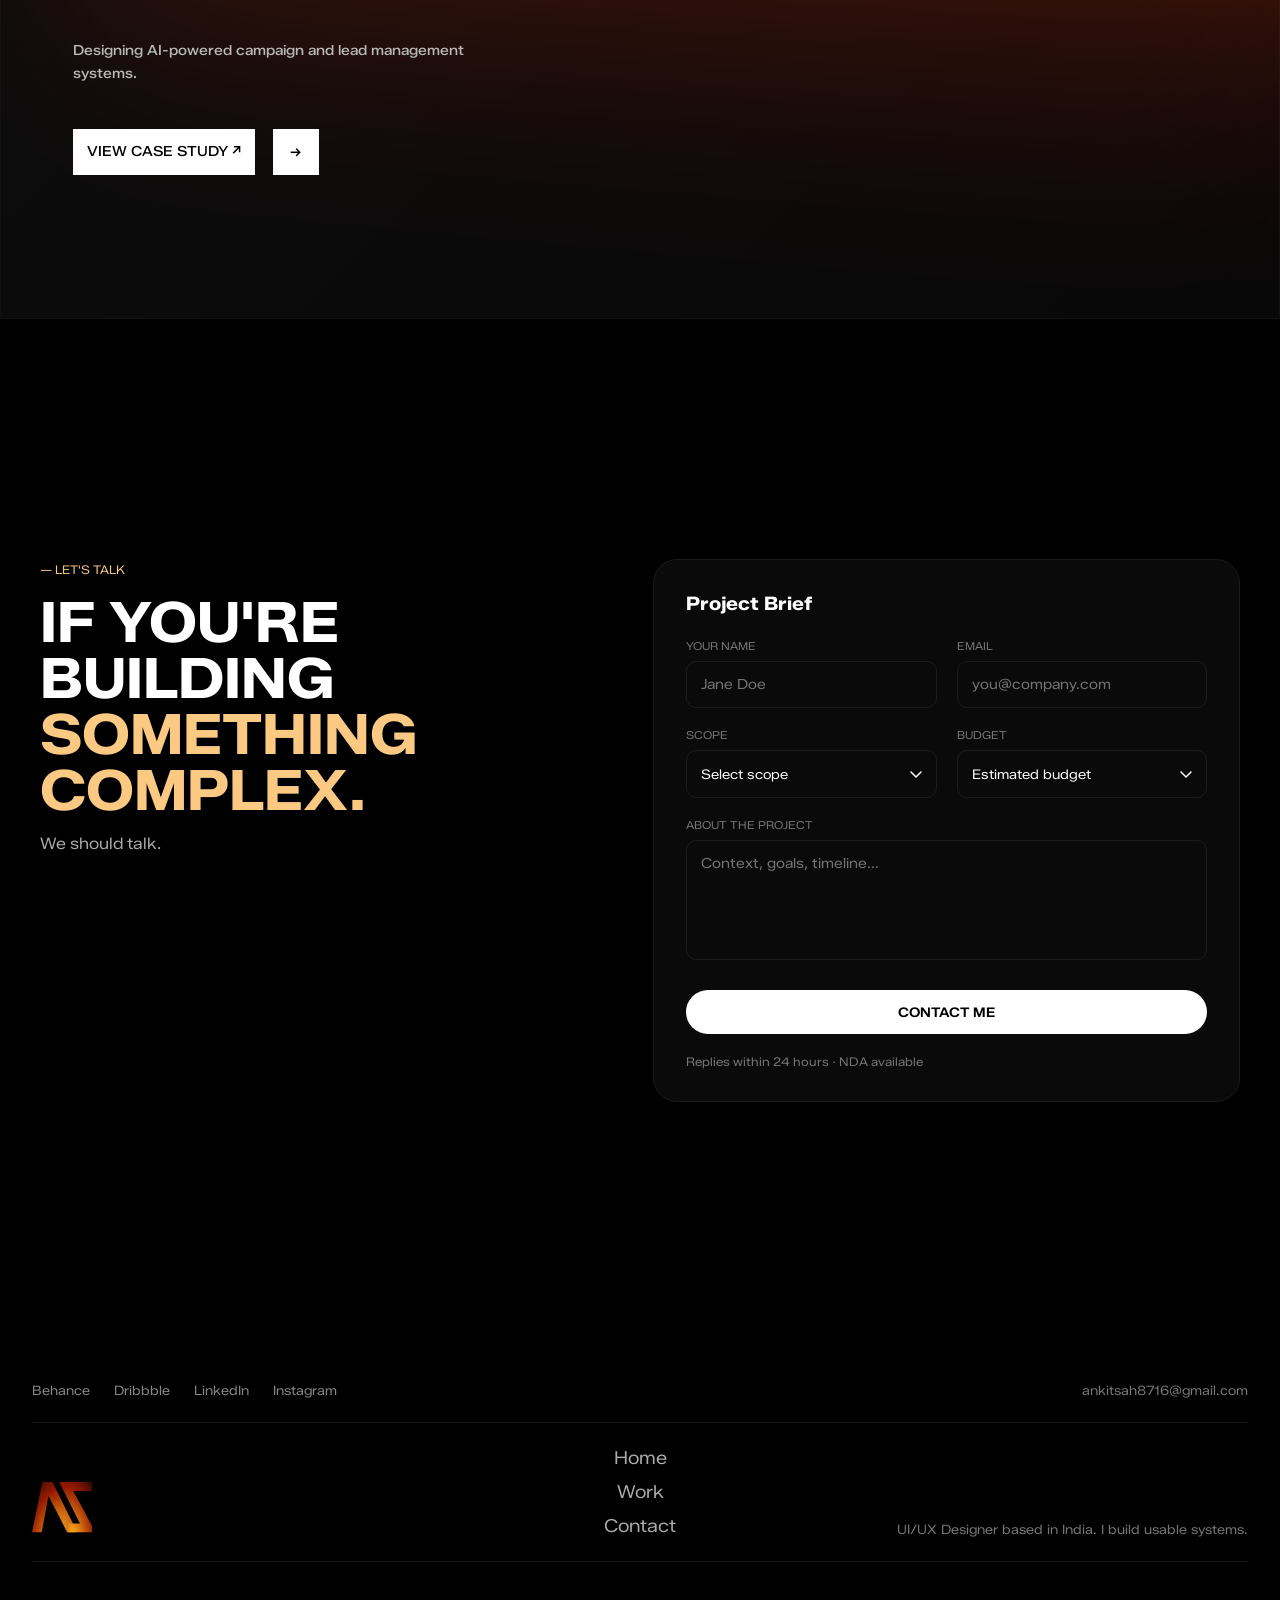
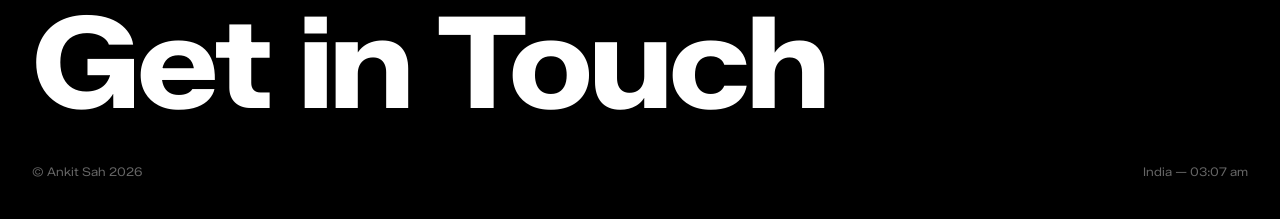
==== commit 2b8d641c: "Update work.html" ====
--- a/work.html
+++ b/work.html
@@ -13,7 +13,7 @@
     <link
         href="https://fonts.googleapis.com/css2?family=Syne:wght@400;500;600;700;800&family=Zalando+Sans+SemiExpanded:wght@300;400;500;600;700&display=swap"
         rel="stylesheet">
-        
+
     <link rel="stylesheet" href="style.css">
     <link rel="stylesheet" href="work.css">
 </head>
@@ -28,20 +28,76 @@
         <section class="work-hero">
 
             <header class="navbar-container">
+
+                <!-- LOGO -->
                 <a href="index.html" class="logo">
                     <img src="assets/logo.svg" alt="Ankit Sah Logo" width="50" height="50">
                 </a>
 
-                <div class="nav-right">
+                <!-- DESKTOP NAV -->
+                <div class="nav-right desktop-nav">
+
                     <nav class="nav-links">
-                        <a href="work.html" class="nav-active">Work</a>
-                        <!-- <a href="#">About Me</a> -->
+
+                        <a href="index.html" class="nav-link">
+                            <span>Home</span>
+                        </a>
+
+                        <a href="work.html" class="nav-link active-nav">
+                            <span>Work</span>
+                        </a>
+
                     </nav>
+
                     <button class="btn-outline contact-scroll-btn">
                         Contact Us
                     </button>
-                </div>
+
+                </div>
+
+                <!-- MOBILE MENU -->
+                <button class="mobile-menu-toggle" aria-label="Open Menu">
+
+                    <span></span>
+                    <span></span>
+
+                </button>
+
             </header>
+
+            <!-- MOBILE SIDEBAR -->
+            <div class="mobile-sidebar">
+
+                <div class="mobile-sidebar-inner">
+
+                    <div class="mobile-sidebar-top">
+
+                        <img src="assets/logo.svg" alt="Logo">
+
+                        <button class="mobile-close">
+                            ×
+                        </button>
+
+                    </div>
+
+                    <nav class="mobile-nav-links">
+
+                        <a href="index.html">Home</a>
+
+                        <a href="work.html">Work</a>
+
+                    </nav>
+
+                    <a href="#contact" class="mobile-contact-btn">
+                        Contact Us
+                    </a>
+
+                </div>
+
+            </div>
+
+            <!-- OVERLAY -->
+            <div class="mobile-overlay"></div>
 
             <div class="work-hero-content">
                 <div class="work-hero-tag">SELECTED WORK</div>
--- a/style.css
+++ b/style.css
@@ -200,15 +200,341 @@
     gap: 40px;
 }
 
+/* =========================================================
+   NAVBAR LINKS
+========================================================= */
+
 .nav-links {
     display: flex;
-    gap: 24px;
-}
-
-.nav-links a {
+    align-items: center;
+    gap: 32px;
+}
+
+.nav-link {
+    position: relative;
+    text-decoration: none;
+    color: #d0d0d0;
+    font-size: 15px;
+    font-weight: 500;
+    transition:
+        color 0.3s ease,
+        transform 0.3s ease;
+}
+
+.nav-link span {
+    position: relative;
+    display: inline-block;
+}
+
+.nav-link::after {
+    content: "";
+
+    position: absolute;
+
+    left: 0;
+    bottom: -8px;
+
+    width: 0%;
+    height: 1px;
+
+    background: #FBC981;
+
+    transition: width 0.35s ease;
+}
+
+.nav-link:hover {
+    color: #ffffff;
+}
+
+.nav-link:hover::after {
+    width: 100%;
+}
+
+.nav-link:active {
+    transform: scale(0.96);
+}
+
+.active-nav {
+    color: #FBC981;
+}
+
+.active-nav::after {
+    width: 100%;
+}
+
+/* =========================================================
+   MOBILE MENU BUTTON
+========================================================= */
+
+.mobile-menu-toggle {
+    width: 48px;
+    height: 48px;
+
+    border: none;
+    background: transparent;
+
+    display: none;
+
+    align-items: center;
+    justify-content: center;
+    flex-direction: column;
+
+    gap: 6px;
+
+    cursor: pointer;
+
+    z-index: 9999;
+}
+
+.mobile-menu-toggle span {
+    width: 22px;
+    height: 2px;
+
+    background: #fff;
+
+    transition: 0.3s ease;
+}
+
+/* =========================================================
+   MOBILE SIDEBAR
+========================================================= */
+
+.mobile-sidebar {
+
+    position: fixed;
+
+    top: 0;
+    right: -100%;
+
+    width: min(300px, 82vw);
+    height: 100vh;
+
+    background:
+        linear-gradient(180deg,
+            rgba(10, 10, 10, 0.98),
+            rgba(0, 0, 0, 0.98));
+
+    backdrop-filter: blur(22px);
+    -webkit-backdrop-filter: blur(22px);
+
+    z-index: 9999;
+
+    transition:
+        right 0.55s cubic-bezier(0.22, 1, 0.36, 1),
+        opacity 0.4s ease;
+
+    border-left:
+        1px solid rgba(255, 255, 255, 0.06);
+
+    box-shadow:
+        -30px 0 80px rgba(0, 0, 0, 0.45);
+
+    overflow: hidden;
+}
+
+.mobile-sidebar::before {
+
+    content: "";
+
+    position: absolute;
+
+    inset: 0;
+
+    background:
+        radial-gradient(circle at top right,
+            rgba(251, 201, 129, 0.08),
+            transparent 45%);
+
+    pointer-events: none;
+}
+
+.mobile-sidebar.active {
+
+    right: 0;
+}
+
+.mobile-sidebar-inner {
+
+    height: 100%;
+
+    display: flex;
+    flex-direction: column;
+
+    padding:
+        28px 28px 34px;
+
+    position: relative;
+    z-index: 2;
+}
+
+.mobile-sidebar-top {
+    display: flex;
+    align-items: center;
+    justify-content: space-between;
+
+    margin-bottom: 60px;
+}
+
+.mobile-sidebar-top img {
+    width: 42px;
+}
+
+.mobile-close {
+    background: transparent;
+    border: none;
+
     color: #fff;
+
+    font-size: 32px;
+
+    cursor: pointer;
+}
+
+.mobile-nav-links {
+
+    display: flex;
+    flex-direction: column;
+
+    gap: 18px;
+
+    margin-top: 40px;
+}
+
+.mobile-nav-links a {
+
+    position: relative;
+
+    width: fit-content;
+
     text-decoration: none;
-    font-size: 14px;
+
+    color: #f5f5f5;
+
+    font-size: 20px;
+    font-weight: 600;
+
+    letter-spacing: -0.5px;
+
+    transition:
+        color 0.3s ease,
+        transform 0.3s ease,
+        opacity 0.3s ease;
+
+    opacity: 0;
+
+    transform: translateX(18px);
+}
+
+.mobile-nav-links a::after {
+
+    content: "";
+
+    position: absolute;
+
+    left: 0;
+    bottom: -6px;
+
+    width: 0%;
+    height: 1px;
+
+    background: #FBC981;
+
+    transition: width 0.35s ease;
+}
+
+.mobile-nav-links a:hover {
+
+    color: #FBC981;
+
+    transform: translateX(4px);
+}
+
+.mobile-nav-links a:hover::after {
+
+    width: 100%;
+}
+
+.mobile-nav-links a:hover {
+    color: #FBC981;
+}
+
+.mobile-contact-btn {
+
+    margin-top: auto;
+
+    text-decoration: none;
+
+    background: #FBC981;
+    color: #000;
+
+    height: 50px;
+
+    display: flex;
+    align-items: center;
+    justify-content: center;
+
+    font-size: 15px;
+    font-weight: 600;
+
+    transition:
+        transform 0.35s ease,
+        background 0.3s ease;
+
+    opacity: 0;
+
+    transform: translateY(20px);
+}
+
+.mobile-contact-btn:hover {
+
+    background: #ffd79e;
+
+    transform: translateY(-2px);
+}
+
+/* =========================================================
+   OVERLAY
+========================================================= */
+
+.mobile-overlay {
+    position: fixed;
+
+    inset: 0;
+
+    background: rgba(0, 0, 0, 0.55);
+
+    backdrop-filter: blur(8px);
+
+    opacity: 0;
+    visibility: hidden;
+
+    transition: 0.3s ease;
+
+    z-index: 9998;
+}
+
+.mobile-overlay.active {
+    opacity: 1;
+    visibility: visible;
+}
+
+/* =========================================================
+   RESPONSIVE NAVBAR
+========================================================= */
+
+@media (max-width: 768px) {
+
+    .desktop-nav {
+        display: none;
+    }
+
+    .mobile-menu-toggle {
+        display: flex;
+    }
+
+    .navbar-container {
+        padding: 0 20px;
+    }
 }
 
 .hero-content-container {
@@ -249,7 +575,7 @@
     max-width: 460px;
     font-size: 13px;
     line-height: 1.6;
-    color: #fff;
+    color: #b5b5b5;
 }
 
 .scroll {
@@ -427,7 +753,7 @@
     display: flex;
 
     gap: 16px;
-padding: 0 100px;
+    padding: 0 100px;
     align-items: stretch;
 }
 
@@ -722,7 +1048,7 @@
 @media (max-width: 1200px) {
 
     .home-bento-wrapper {
-
+        padding: 0px 20px;
         flex-direction: column;
     }
 
--- a/work.css
+++ b/work.css
@@ -536,6 +536,7 @@
 .projects-inner {
     width: 100%;
     max-width: 1600px;
+
     margin: 0 auto;
 
     display: grid;
@@ -549,9 +550,8 @@
     position: relative;
     isolation: isolate;
 
-    padding-top: 120px;
-    padding-bottom: 120px;
-
+    /* FIXED */
+    padding: 120px 80px;
 
     background: rgba(255, 255, 255, 0.02);
 
